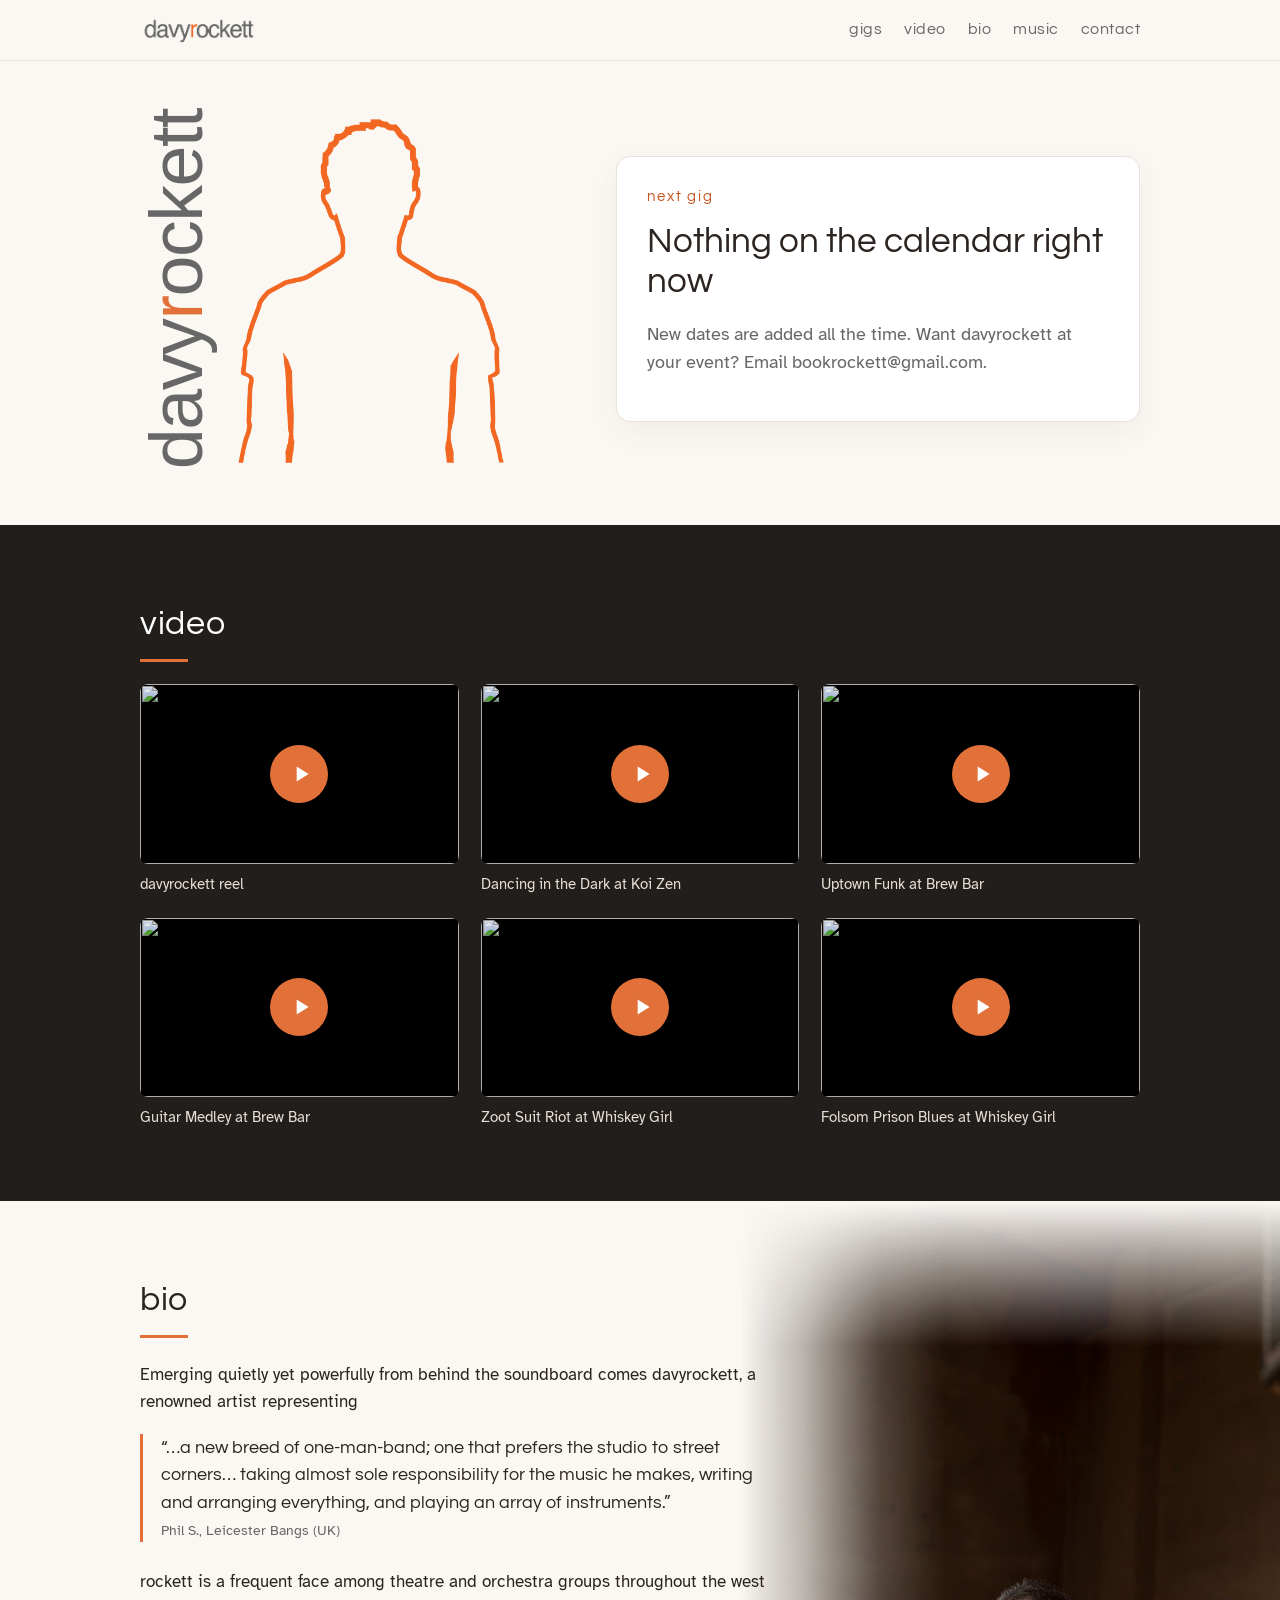
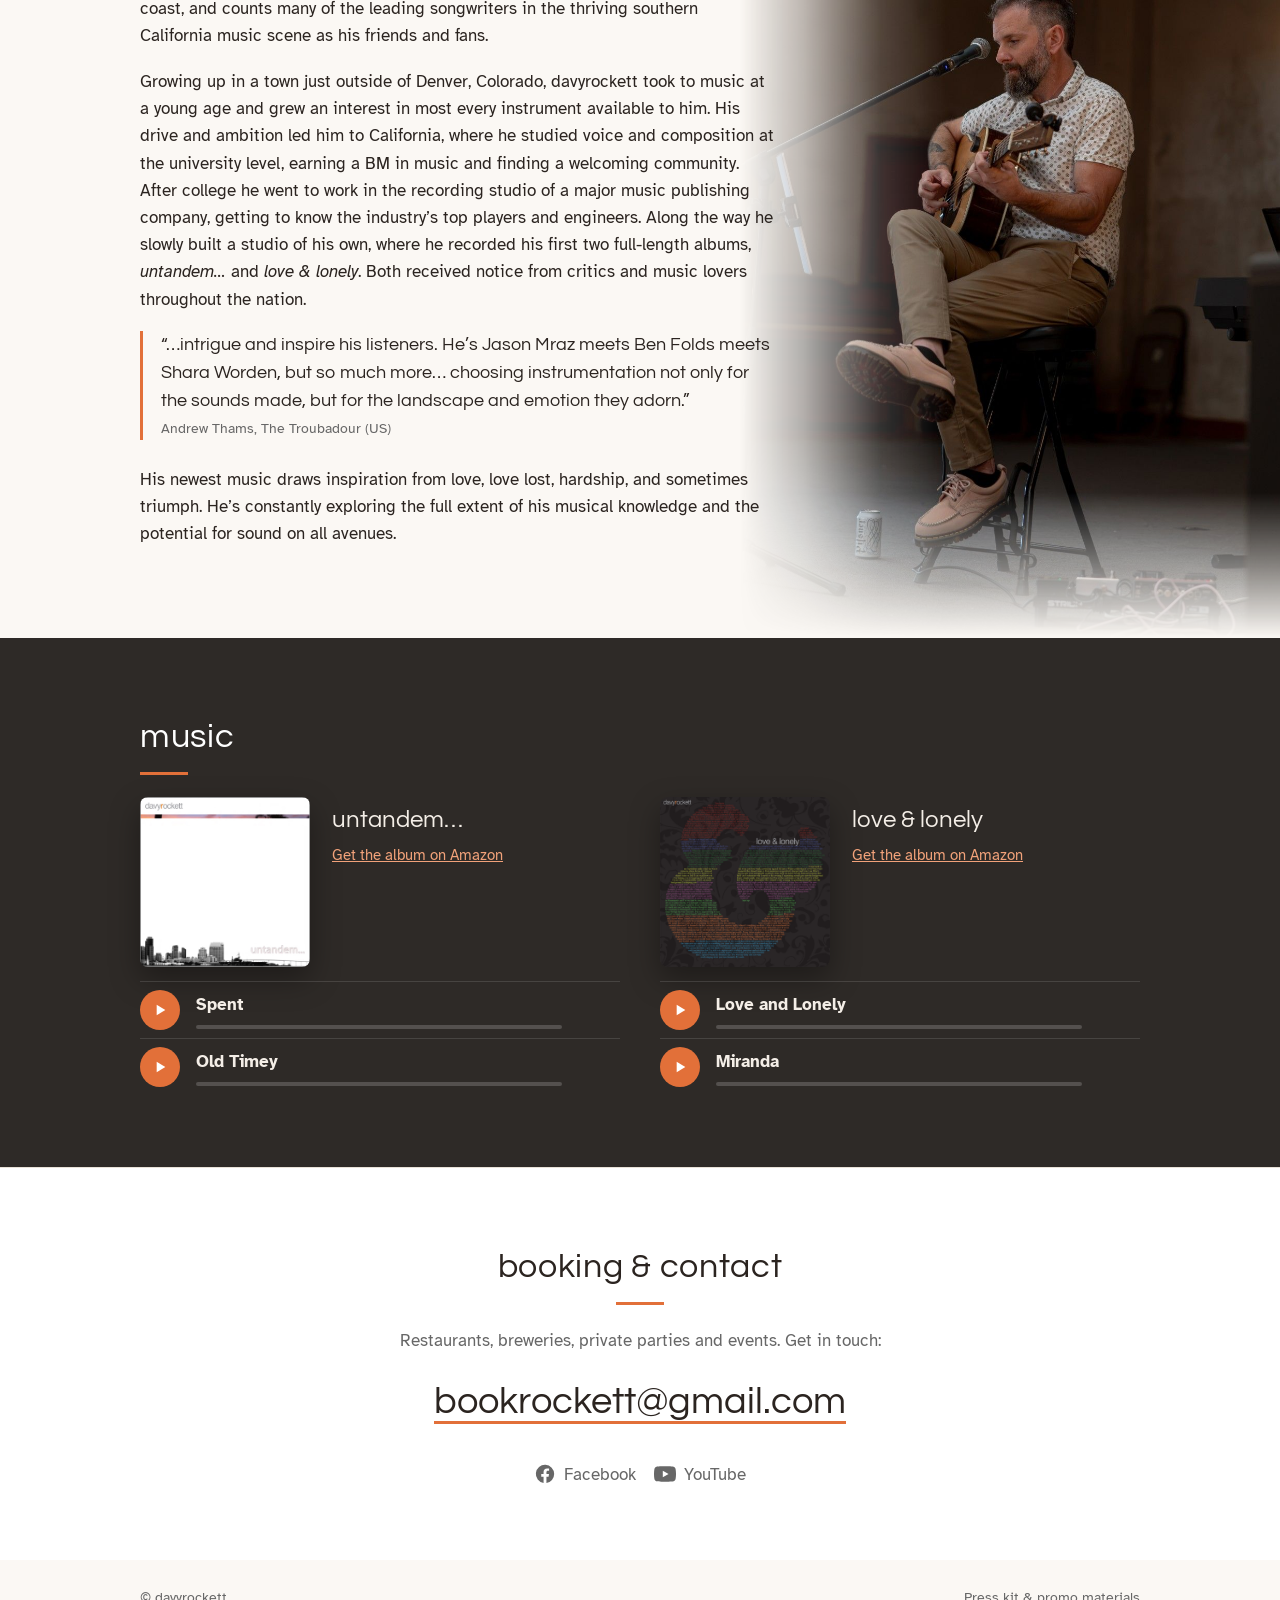
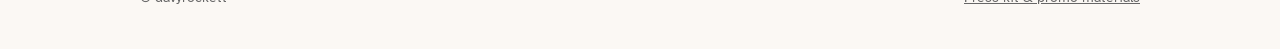
==== index.html @ 7950f245 "Reorder the page: videos, bio, then music (menu links match) Co-Authored-By: Claude Opus 5.5 <norepl" ====
<!doctype html>
<html lang="en">
<head>
  <meta charset="utf-8">
  <meta name="viewport" content="width=device-width, initial-scale=1">
  <title>davyrockett · live music in San Diego</title>
  <meta name="description" content="davyrockett: singer, songwriter and one-man band. Upcoming gigs, music, videos and booking.">
  <meta property="og:title" content="davyrockett">
  <meta property="og:description" content="Upcoming gigs, music, videos and booking.">
  <meta property="og:image" content="images/live.jpg">
  <link rel="icon" href="images/figure.png">
  <link rel="preconnect" href="https://fonts.googleapis.com">
  <link rel="preconnect" href="https://fonts.gstatic.com" crossorigin>
  <link href="https://fonts.googleapis.com/css2?family=Atkinson+Hyperlegible:wght@400;700&family=Questrial&display=swap" rel="stylesheet">
  <link rel="stylesheet" href="styles.css">
</head>
<body>

<header class="site-header">
  <div class="wrap">
    <a class="brand" href="#top" aria-label="davyrockett home"><img src="images/logo.png" alt="davyrockett" width="522" height="115"></a>
    <nav>
      <a href="#gigs">gigs</a>
      <a href="#video">video</a>
      <a href="#bio">bio</a>
      <a href="#music">music</a>
      <a href="#contact">contact</a>
    </nav>
  </div>
</header>

<main id="top">

  <section class="hero">
    <div class="wrap">
      <div class="hero-art" aria-hidden="true">
        <p class="vertical-logo">davy<span>r</span>ockett</p>
        <img src="images/figure.png" alt="" width="516" height="612">
      </div>
      <div class="next-gig" id="next-gig" aria-live="polite">
        <div class="eyebrow">next gig</div>
        <div class="when">&nbsp;</div>
      </div>
    </div>
  </section>

  <section id="gigs" class="gigs" hidden>
    <div class="wrap">
      <div class="gigs-head">
        <h2>upcoming gigs</h2>
        <div class="view-switch" role="group" aria-label="Show gigs as">
          <button type="button" data-view="list" aria-pressed="true">List</button>
          <button type="button" data-view="calendar" aria-pressed="false">Calendar</button>
        </div>
      </div>

      <ul class="gig-list" id="upcoming"></ul>

      <div class="cal" id="cal" hidden>
        <div class="cal-head">
          <button type="button" class="cal-nav" id="cal-prev" aria-label="Previous month">‹</button>
          <div class="cal-title" id="cal-title"></div>
          <button type="button" class="cal-nav" id="cal-next" aria-label="Next month">›</button>
        </div>
        <div class="cal-grid" id="cal-grid"></div>
        <ul class="gig-list cal-detail" id="cal-detail" aria-live="polite"></ul>
      </div>

      <p class="subscribe">
        Never miss a show: add these gigs to
        <a id="sub-google" href="#">Google Calendar</a> or
        <a id="sub-ical" href="#">Apple / other calendars</a>.
      </p>
    </div>
  </section>

  <section id="video" class="video">
    <div class="wrap">
      <h2>video</h2>
      <div class="videos">
        <figure class="vid" data-id="9X2zRvnam9s"><figcaption>davyrockett reel</figcaption></figure>
        <figure class="vid" data-id="jb20GdQDYV0"><figcaption>Dancing in the Dark at Koi Zen</figcaption></figure>
        <figure class="vid" data-id="XCoCTi0VZfg"><figcaption>Uptown Funk at Brew Bar</figcaption></figure>
        <figure class="vid" data-id="2eL2wYj4M9w"><figcaption>Guitar Medley at Brew Bar</figcaption></figure>
        <figure class="vid" data-id="hyH4ro0EBAk"><figcaption>Zoot Suit Riot at Whiskey Girl</figcaption></figure>
        <figure class="vid" data-id="n_TUrSrVx_A"><figcaption>Folsom Prison Blues at Whiskey Girl</figcaption></figure>
      </div>
    </div>
  </section>

  <section id="bio" class="bio">
    <div class="wrap">
      <div>
        <h2>bio</h2>
        <p>Emerging quietly yet powerfully from behind the soundboard comes davyrockett, a renowned artist representing</p>
        <blockquote>
          “…a new breed of one-man-band; one that prefers the studio to street corners… taking almost sole responsibility for the music he makes, writing and arranging everything, and playing an array of instruments.”
          <cite>Phil S., Leicester Bangs (UK)</cite>
        </blockquote>
        <p>rockett is a frequent face among theatre and orchestra groups throughout the west coast, and counts many of the leading songwriters in the thriving southern California music scene as his friends and fans.</p>
        <p>Growing up in a town just outside of Denver, Colorado, davyrockett took to music at a young age and grew an interest in most every instrument available to him. His drive and ambition led him to California, where he studied voice and composition at the university level, earning a BM in music and finding a welcoming community. After college he went to work in the recording studio of a major music publishing company, getting to know the industry’s top players and engineers. Along the way he slowly built a studio of his own, where he recorded his first two full-length albums, <em>untandem…</em> and <em>love &amp; lonely</em>. Both received notice from critics and music lovers throughout the nation.</p>
        <blockquote>
          “…intrigue and inspire his listeners. He’s Jason Mraz meets Ben Folds meets Shara Worden, but so much more… choosing instrumentation not only for the sounds made, but for the landscape and emotion they adorn.”
          <cite>Andrew Thams, The Troubadour (US)</cite>
        </blockquote>
        <p>His newest music draws inspiration from love, love lost, hardship, and sometimes triumph. He’s constantly exploring the full extent of his musical knowledge and the potential for sound on all avenues.</p>
      </div>
      <img class="bio-photo" src="images/davy-stage.jpg" alt="davyrockett singing and playing acoustic guitar on a stool" width="1333" height="2000" loading="lazy">
    </div>
  </section>

  <section id="music" class="music">
    <div class="wrap">
      <h2>music</h2>
      <div class="albums">
        <div class="album">
          <a class="cover" href="https://www.amazon.com/untandem-Explicit-David-Ryan-Norgren/dp/B004Y8XMTA" target="_blank" rel="noopener">
            <img src="images/untandem.jpg" alt="untandem… album cover" width="800" height="800" loading="lazy">
          </a>
          <div>
          <h3>untandem…</h3>
          <a class="buy" href="https://www.amazon.com/untandem-Explicit-David-Ryan-Norgren/dp/B004Y8XMTA" target="_blank" rel="noopener">Get the album on Amazon</a>
          </div>
          <ul class="tracks">
            <li class="track" data-src="music/spent.m4a" data-name="Spent"></li>
            <li class="track" data-src="music/old-timey.m4a" data-name="Old Timey"></li>
          </ul>
        </div>
        <div class="album">
          <a class="cover" href="https://www.amazon.com/Love-Lonely-Explicit-David-Norgren/dp/B00BCJEXSI" target="_blank" rel="noopener">
            <img src="images/love-and-lonely.jpg" alt="love &amp; lonely album cover" width="800" height="800" loading="lazy">
          </a>
          <div>
          <h3>love &amp; lonely</h3>
          <a class="buy" href="https://www.amazon.com/Love-Lonely-Explicit-David-Norgren/dp/B00BCJEXSI" target="_blank" rel="noopener">Get the album on Amazon</a>
          </div>
          <ul class="tracks">
            <li class="track" data-src="music/love-and-lonely.m4a" data-name="Love and Lonely"></li>
            <li class="track" data-src="music/miranda.m4a" data-name="Miranda"></li>
          </ul>
        </div>
      </div>
    </div>
  </section>

  <section id="contact" class="contact">
    <div class="wrap">
      <h2>booking &amp; contact</h2>
      <p class="muted">Restaurants, breweries, private parties and events. Get in touch:</p>
      <a class="email" href="mailto:bookrockett@gmail.com">bookrockett@gmail.com</a>
      <div class="social">
        <a href="https://www.facebook.com/drnrockett/" target="_blank" rel="noopener">
          <svg viewBox="0 0 24 24" aria-hidden="true"><path d="M22 12a10 10 0 1 0-11.56 9.88v-6.99H7.9V12h2.54V9.8c0-2.5 1.49-3.89 3.78-3.89 1.09 0 2.24.2 2.24.2v2.46h-1.26c-1.24 0-1.63.77-1.63 1.56V12h2.78l-.44 2.89h-2.34v6.99A10 10 0 0 0 22 12z"/></svg>
          Facebook
        </a>
        <a href="https://www.youtube.com/channel/UCaC_6eV6p68mARrJ4yp2RQw" target="_blank" rel="noopener">
          <svg viewBox="0 0 24 24" aria-hidden="true"><path d="M23.5 6.2a3 3 0 0 0-2.1-2.1C19.5 3.6 12 3.6 12 3.6s-7.5 0-9.4.5A3 3 0 0 0 .5 6.2 31 31 0 0 0 0 12a31 31 0 0 0 .5 5.8 3 3 0 0 0 2.1 2.1c1.9.5 9.4.5 9.4.5s7.5 0 9.4-.5a3 3 0 0 0 2.1-2.1A31 31 0 0 0 24 12a31 31 0 0 0-.5-5.8zM9.6 15.6V8.4l6.3 3.6-6.3 3.6z"/></svg>
          YouTube
        </a>
      </div>
    </div>
  </section>

</main>

<footer>
  <div class="wrap">
    <span>© davyrockett</span>
    <a href="promo-materials/">Press kit &amp; promo materials</a>
  </div>
</footer>

<script src="site.js"></script>
<script src="suite.js" defer></script>
</body>
</html>
---- styles.css ----
:root {
  --bg: #FBF8F4;
  --card: #FFFFFF;
  --ink: #2B2420;
  --grey: #676767;
  --line: #E8E1D8;
  --orange: #E27039;      /* the "r" in the davyrockett logo */
  --orange-dark: #C4561F;
  --dark: #2E2A27;
  --head: "Questrial", "Helvetica Neue", Arial, sans-serif;
  --body: "Atkinson Hyperlegible", "Helvetica Neue", Arial, sans-serif;
  --wrap: 1040px;
}

* { box-sizing: border-box; }
html { scroll-behavior: smooth; scroll-padding-top: 72px; }
body {
  margin: 0;
  background: var(--bg);
  color: var(--ink);
  font: 17px/1.6 var(--body);
  -webkit-text-size-adjust: 100%;
}
img { max-width: 100%; height: auto; display: block; }
a { color: var(--orange-dark); }
h1, h2, h3 { font-family: var(--head); font-weight: 400; margin: 0; }
h2 {
  font-size: 2.1rem;
  letter-spacing: .02em;
  text-transform: lowercase;
  margin-bottom: 1.4rem;
}
h2::after {
  content: "";
  display: block;
  width: 48px;
  height: 3px;
  background: var(--orange);
  margin-top: .5rem;
}
.wrap { max-width: var(--wrap); margin: 0 auto; padding: 0 20px; }
section { padding: 72px 0; }
.muted { color: var(--grey); }

/* ---------- Header ---------- */
.site-header {
  position: sticky;
  top: 0;
  z-index: 10;
  background: rgba(251, 248, 244, .94);
  backdrop-filter: blur(8px);
  -webkit-backdrop-filter: blur(8px);
  border-bottom: 1px solid var(--line);
}
.site-header .wrap {
  display: flex;
  align-items: center;
  justify-content: space-between;
  gap: 16px;
  height: 60px;
}
.site-header .brand img { height: 26px; width: auto; }
.site-header nav { display: flex; gap: 22px; }
.site-header nav a {
  font-family: var(--head);
  color: var(--grey);
  text-decoration: none;
  font-size: 1rem;
  letter-spacing: .03em;
}
.site-header nav a:hover { color: var(--orange); }

/* ---------- Hero ---------- */
.hero { padding: 48px 0 56px; }
.hero .wrap {
  display: grid;
  grid-template-columns: minmax(0, 5fr) minmax(0, 6fr);
  gap: 40px;
  align-items: center;
}
.hero-art { display: flex; align-items: flex-end; gap: 4px; }
.hero-art .vertical-logo {
  writing-mode: vertical-rl;
  transform: rotate(180deg);
  font: 4.6rem/1 "Helvetica Neue", Arial, sans-serif;
  color: var(--grey);
  letter-spacing: -.02em;
  margin: 0;
}
.hero-art .vertical-logo span { color: var(--orange); }
.hero-art img { width: 70%; max-width: 300px; }

.next-gig {
  background: var(--card);
  border: 1px solid var(--line);
  border-radius: 14px;
  padding: 28px 30px;
  box-shadow: 0 10px 30px rgba(60, 40, 20, .06);
  min-height: 250px;
}
.eyebrow {
  font-family: var(--head);
  text-transform: lowercase;
  letter-spacing: .12em;
  color: var(--orange-dark);
  font-size: .95rem;
  display: flex;
  align-items: center;
  gap: 10px;
}
.tag {
  background: var(--orange);
  color: #fff;
  border-radius: 999px;
  padding: 1px 10px;
  font-size: .78rem;
  letter-spacing: .06em;
  font-family: var(--body);
  font-weight: 700;
  text-transform: uppercase;
}
.next-gig .when {
  font-family: var(--head);
  font-size: 2.2rem;
  line-height: 1.15;
  margin: 12px 0 6px;
}
.next-gig .what { font-size: 1.35rem; font-weight: 700; }
.next-gig .time { color: var(--grey); font-size: 1.1rem; }
.next-gig .where { margin-top: 4px; }
.next-gig .more {
  display: inline-block;
  margin-top: 18px;
  padding: 0 0 2px;
  background: none;
  border: 0;
  border-bottom: 2px solid var(--orange);
  font: 1rem var(--head);
  color: var(--ink);
  cursor: pointer;
}
.next-gig .more:hover { color: var(--orange-dark); }

/* ---------- Gigs ---------- */
.gigs { padding-top: 24px; }
.gigs-head {
  display: flex;
  justify-content: space-between;
  align-items: flex-start;
  gap: 0 16px;
  flex-wrap: wrap;
  margin-bottom: 12px;
}
.view-switch {
  display: inline-flex;
  border: 1px solid var(--line);
  border-radius: 999px;
  background: var(--card);
  padding: 3px;
}
.view-switch button {
  border: 0;
  background: none;
  border-radius: 999px;
  padding: 6px 16px;
  font: 700 .95rem var(--body);
  color: var(--grey);
  cursor: pointer;
}
.view-switch button[aria-pressed="true"] { background: var(--orange); color: #fff; }

.cal { max-width: 720px; }
.cal-head {
  display: flex;
  align-items: center;
  justify-content: space-between;
  margin-bottom: 10px;
}
.cal-title { font-family: var(--head); font-size: 1.4rem; }
.cal-nav {
  width: 40px; height: 40px;
  border-radius: 50%;
  border: 1px solid var(--line);
  background: var(--card);
  font-size: 1.4rem;
  line-height: 1;
  color: var(--ink);
  cursor: pointer;
}
.cal-nav:disabled { opacity: .3; cursor: default; }
.cal-grid {
  display: grid;
  grid-template-columns: repeat(7, minmax(0, 1fr));
  gap: 4px;
}
.cal-dow {
  text-align: center;
  font-size: .78rem;
  letter-spacing: .08em;
  text-transform: uppercase;
  color: var(--grey);
  padding: 4px 0;
}
.cal-day {
  min-height: 74px;
  border-radius: 8px;
  background: var(--card);
  border: 1px solid var(--line);
  padding: 5px 6px;
  text-align: left;
  font: inherit;
  color: inherit;
  display: flex;
  flex-direction: column;
  gap: 2px;
  overflow: hidden;
}
.cal-day.blank { background: none; border-color: transparent; }
.cal-day.past { color: #B5ADA4; background: none; }
.cal-day .num { font-size: .9rem; }
.cal-day.is-today .num { color: var(--orange-dark); font-weight: 700; }
.cal-day.has-gig {
  cursor: pointer;
  background: #FCE9DF;
  border-color: #F2C3AA;
}
.cal-day.has-gig .num { font-weight: 700; }
.cal-day .venue {
  font-size: .75rem;
  line-height: 1.2;
  color: var(--orange-dark);
  display: -webkit-box;
  -webkit-line-clamp: 3;
  -webkit-box-orient: vertical;
  overflow: hidden;
}
.cal-day.selected { background: var(--orange); border-color: var(--orange); color: #fff; }
.cal-day.selected .venue, .cal-day.selected .num { color: #fff; }
.cal-detail { margin-top: 16px; min-height: 92px; }
.cal-hint { list-style: none; color: var(--grey); padding: 14px 0; }
.gig-list { list-style: none; margin: 0; padding: 0; }
.gig {
  display: grid;
  grid-template-columns: 74px 1fr;
  gap: 18px;
  align-items: center;
  padding: 14px 0;
  border-bottom: 1px solid var(--line);
}
.gig:first-child { border-top: 1px solid var(--line); }
.date-block {
  text-align: center;
  background: var(--card);
  border: 1px solid var(--line);
  border-radius: 10px;
  padding: 6px 0 8px;
  line-height: 1.1;
}
.date-block .mon {
  font-size: .78rem;
  letter-spacing: .12em;
  text-transform: uppercase;
  color: var(--orange-dark);
  font-weight: 700;
}
.date-block .day { font-family: var(--head); font-size: 1.9rem; }
.date-block .dow { font-size: .78rem; color: var(--grey); }
.gig .title { font-weight: 700; font-size: 1.1rem; }
.gig .details { color: var(--grey); }
.gig.today .date-block { background: var(--orange); border-color: var(--orange); }
.gig.today .date-block * { color: #fff; }
.empty {
  background: var(--card);
  border: 1px dashed var(--line);
  border-radius: 12px;
  padding: 22px;
  color: var(--grey);
}
.subscribe { margin-top: 22px; font-size: .95rem; color: var(--grey); }

/* ---------- Music ---------- */
.music { background: var(--dark); color: #F4EEE7; }
.music h2 { color: #fff; }
.albums {
  display: grid;
  grid-template-columns: 1fr 1fr;
  gap: 40px;
}
.album {
  display: grid;
  grid-template-columns: 170px 1fr;
  gap: 0 22px;
  align-items: start;
}
.album .tracks { grid-column: 1 / -1; }
.album .cover {
  display: block;
  border-radius: 8px;
  overflow: hidden;
  box-shadow: 0 12px 30px rgba(0, 0, 0, .35);
}
.album .cover img { width: 100%; aspect-ratio: 1; object-fit: cover; }
.album h3 { font-size: 1.5rem; margin: 4px 0 2px; }
.album .buy { color: #F2A27A; font-size: .95rem; }
.tracks { list-style: none; padding: 0; margin: 14px 0 0; }
.track {
  display: grid;
  grid-template-columns: 44px 1fr auto;
  align-items: center;
  gap: 12px;
  padding: 8px 0;
  border-top: 1px solid rgba(255, 255, 255, .12);
}
.track button.play {
  width: 40px; height: 40px;
  border-radius: 50%;
  border: 0;
  background: var(--orange);
  color: #fff;
  cursor: pointer;
  display: grid;
  place-items: center;
}
.track button.play svg { width: 16px; height: 16px; fill: currentColor; }
.track .name { font-weight: 700; }
.track .bar {
  height: 4px;
  background: rgba(255, 255, 255, .18);
  border-radius: 2px;
  margin-top: 6px;
  cursor: pointer;
  position: relative;
}
.track .bar span {
  position: absolute; inset: 0 auto 0 0;
  width: 0;
  background: var(--orange);
  border-radius: 2px;
}
.track .t { color: #BDB3A8; font-size: .9rem; font-variant-numeric: tabular-nums; min-width: 3.2em; text-align: right; }

/* ---------- Video ---------- */
.video {
  background: #221E1B;
  color: #fff;
}
.video h2 { color: #fff; }
.videos {
  display: grid;
  grid-template-columns: repeat(3, 1fr);
  gap: 22px;
}
.vid { margin: 0; }
.vid .frame {
  position: relative;
  aspect-ratio: 16 / 9;
  border-radius: 8px;
  overflow: hidden;
  background: #000;
}
.vid button {
  all: unset;
  cursor: pointer;
  position: absolute; inset: 0;
}
.vid button img { width: 100%; height: 100%; object-fit: cover; opacity: .9; }
.vid button::after {
  content: "";
  position: absolute;
  left: 50%; top: 50%;
  width: 58px; height: 58px;
  margin: -29px 0 0 -29px;
  border-radius: 50%;
  background: var(--orange) url("data:image/svg+xml,%3Csvg xmlns='http://www.w3.org/2000/svg' viewBox='0 0 24 24' fill='white'%3E%3Cpath d='M8 5v14l11-7z'/%3E%3C/svg%3E") 55% 50% / 26px no-repeat;
  box-shadow: 0 4px 14px rgba(0, 0, 0, .4);
}
.vid button:focus-visible { outline: 3px solid var(--orange); }
.vid iframe { position: absolute; inset: 0; width: 100%; height: 100%; border: 0; }
.vid figcaption { margin-top: 8px; font-size: .95rem; color: #E6DED5; }

/* ---------- Bio ---------- */
.bio .wrap {
  display: grid;
  grid-template-columns: minmax(0, 2fr) minmax(0, 1fr);
  gap: 48px;
  align-items: start;
}
.bio p { margin: 0 0 1.1em; }
.bio blockquote {
  margin: 0 0 1.4em;
  padding-left: 18px;
  border-left: 3px solid var(--orange);
  font-family: var(--head);
  font-size: 1.15rem;
  line-height: 1.5;
}
.bio blockquote cite { display: block; font-family: var(--body); font-style: normal; color: var(--grey); font-size: .9rem; margin-top: 4px; }
/* Desktop: the photo fills the right side of the section and fades into the page on its left, top and bottom */
.bio { position: relative; overflow: hidden; }
.bio .wrap > div { position: relative; z-index: 1; }
.bio-photo {
  position: absolute;
  top: 0;
  right: 0;
  width: calc(50% - 100px);  /* starts about where the bio text column ends */
  height: 100%;
  max-width: none;
  object-fit: cover;
  object-position: 40% 62%;
  pointer-events: none;
  -webkit-mask-image: linear-gradient(to right, transparent, rgba(0, 0, 0, .3) 12%, rgba(0, 0, 0, .8) 26%, #000 38%), linear-gradient(to bottom, transparent, #000 14%, #000 86%, transparent);
  -webkit-mask-composite: source-in;
  mask-image: linear-gradient(to right, transparent, rgba(0, 0, 0, .3) 12%, rgba(0, 0, 0, .8) 26%, #000 38%), linear-gradient(to bottom, transparent, #000 14%, #000 86%, transparent);
  mask-composite: intersect;
}

/* ---------- Contact ---------- */
.contact { background: var(--card); border-top: 1px solid var(--line); text-align: center; }
.contact h2::after { margin-left: auto; margin-right: auto; }
.contact .email {
  font-family: var(--head);
  font-size: clamp(1.4rem, 5vw, 2.4rem);
  color: var(--ink);
  text-decoration: none;
  border-bottom: 3px solid var(--orange);
}
.social { display: flex; justify-content: center; gap: 18px; margin-top: 28px; }
.social a {
  display: inline-flex;
  align-items: center;
  gap: 8px;
  color: var(--grey);
  text-decoration: none;
}
.social svg { width: 22px; height: 22px; fill: currentColor; }
.social a:hover { color: var(--orange); }

footer { padding: 26px 0 40px; color: var(--grey); font-size: .9rem; }
footer .wrap { display: flex; justify-content: space-between; gap: 12px; flex-wrap: wrap; }
footer a { color: var(--grey); }

/* ---------- Press kit page ---------- */
.press section { padding: 40px 0; border-bottom: 1px solid var(--line); }
.press .item { display: grid; grid-template-columns: 1fr 2fr; gap: 32px; align-items: center; }
.press .item img { max-height: 360px; margin: 0 auto; }
.press .item.wide img { max-height: none; border-radius: 8px; }
.press .download {
  display: inline-block;
  margin-top: 10px;
  padding: 8px 16px;
  border-radius: 999px;
  background: var(--orange);
  color: #fff;
  text-decoration: none;
  font-weight: 700;
}

/* ---------- Phone ---------- */
@media (max-width: 760px) {
  body { font-size: 16px; }
  section { padding: 52px 0; }
  .site-header .wrap { height: auto; padding-top: 10px; padding-bottom: 8px; flex-direction: column; gap: 6px; }
  .site-header .brand img { height: 22px; }
  .site-header nav { gap: 16px; }
  html { scroll-padding-top: 90px; }
  .hero { padding-top: 28px; }
  .hero .wrap { grid-template-columns: 1fr; gap: 24px; }
  .hero-art { justify-content: center; }
  .hero-art .vertical-logo { font-size: 3rem; }
  .hero-art img { width: 52%; }
  .next-gig { padding: 22px; min-height: 0; }
  .next-gig .when { font-size: 1.7rem; }
  .albums, .videos, .bio .wrap, .press .item { grid-template-columns: 1fr; }
  .videos { gap: 26px; }
  /* Phone: full-width photo at the top of the bio, fading into the page below it */
  .bio-photo {
    position: static;
    order: -1;
    width: calc(100% + 40px);
    height: auto;
    aspect-ratio: 4 / 5;
    margin: -52px -20px -8px;
    object-position: 55% 78%;
    -webkit-mask-image: linear-gradient(to bottom, #000 72%, transparent);
    mask-image: linear-gradient(to bottom, #000 72%, transparent);
  }
  .album { grid-template-columns: 120px 1fr; }
  .cal-day { min-height: 48px; align-items: center; justify-content: center; padding: 4px 0; }
  .cal-day .venue { display: none; }
  .cal-day.has-gig::after { content: ""; width: 6px; height: 6px; border-radius: 50%; background: var(--orange); }
  .cal-day.selected::after { background: #fff; }
  h2 { font-size: 1.8rem; }
}
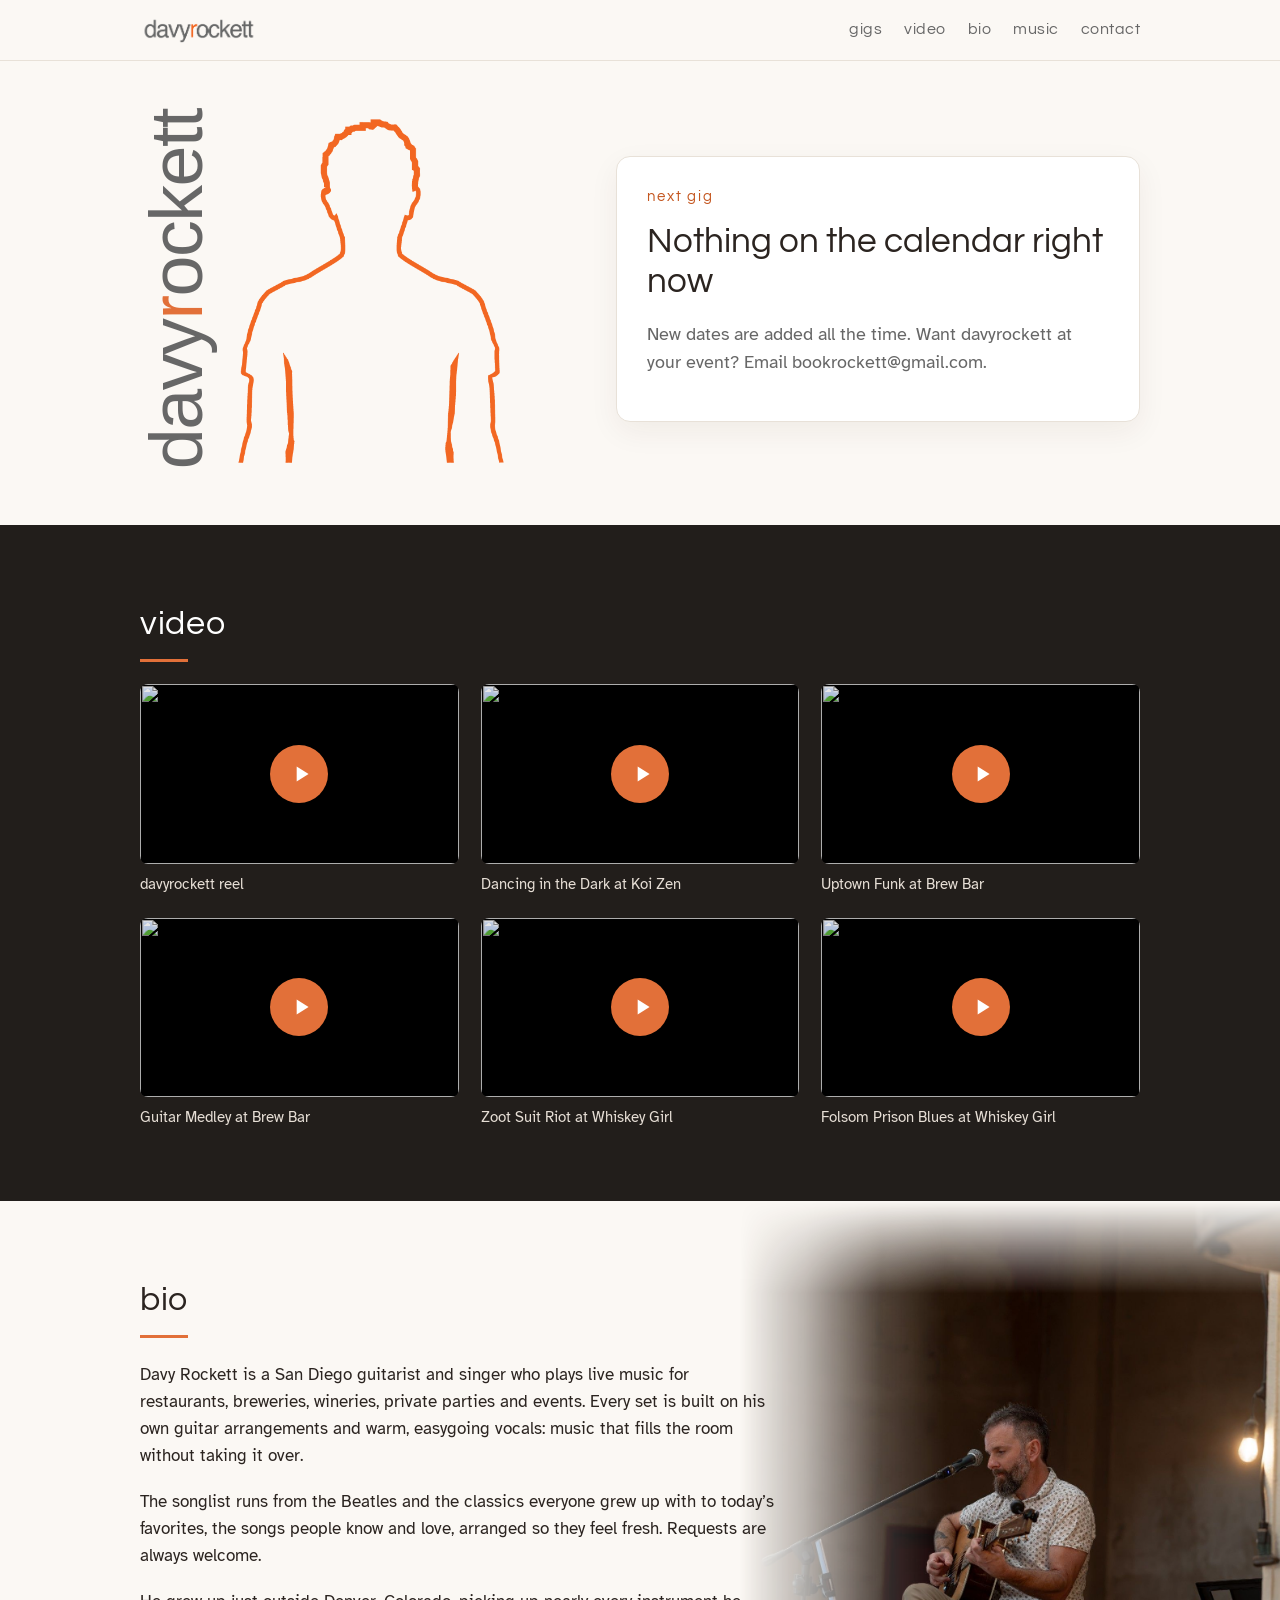
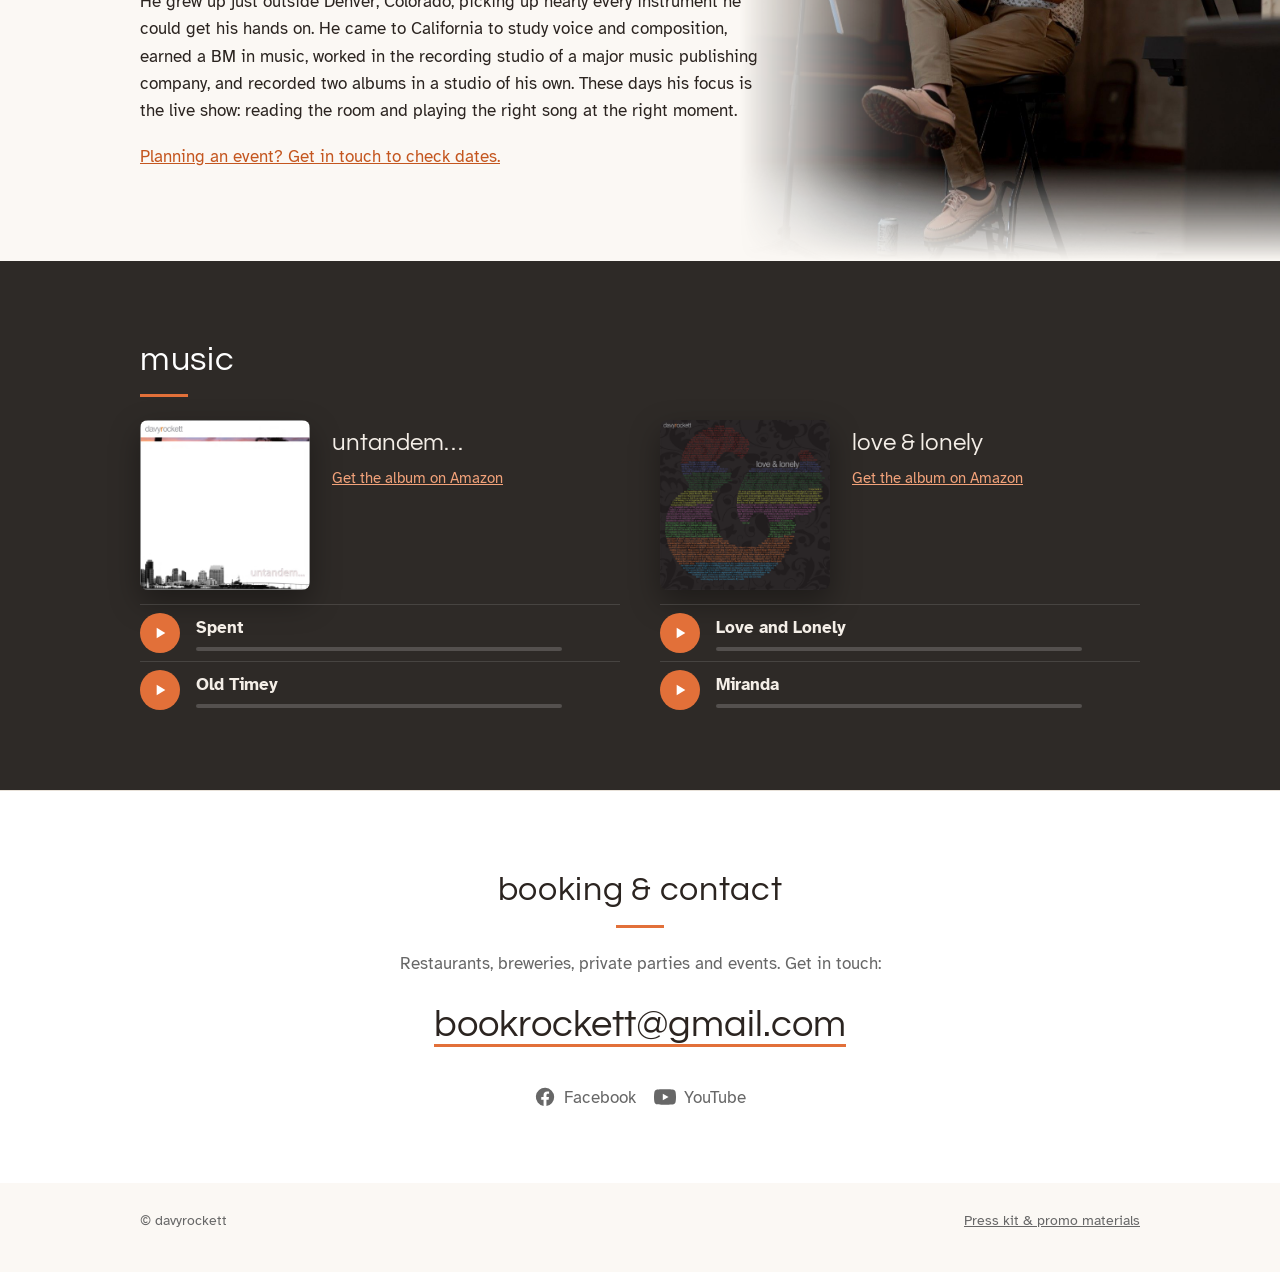
==== commit 97b3b4b5: "New booking-focused bio (Davy Rockett), and a matching search description Co-Authored-By: Claude Opu" ====
--- a/index.html
+++ b/index.html
@@ -4,7 +4,7 @@
   <meta charset="utf-8">
   <meta name="viewport" content="width=device-width, initial-scale=1">
   <title>davyrockett · live music in San Diego</title>
-  <meta name="description" content="davyrockett: singer, songwriter and one-man band. Upcoming gigs, music, videos and booking.">
+  <meta name="description" content="davyrockett: San Diego guitarist and singer for restaurants, breweries, wineries, private parties and events. Upcoming gigs, videos and booking.">
   <meta property="og:title" content="davyrockett">
   <meta property="og:description" content="Upcoming gigs, music, videos and booking.">
   <meta property="og:image" content="images/live.jpg">
@@ -92,18 +92,10 @@
     <div class="wrap">
       <div>
         <h2>bio</h2>
-        <p>Emerging quietly yet powerfully from behind the soundboard comes davyrockett, a renowned artist representing</p>
-        <blockquote>
-          “…a new breed of one-man-band; one that prefers the studio to street corners… taking almost sole responsibility for the music he makes, writing and arranging everything, and playing an array of instruments.”
-          <cite>Phil S., Leicester Bangs (UK)</cite>
-        </blockquote>
-        <p>rockett is a frequent face among theatre and orchestra groups throughout the west coast, and counts many of the leading songwriters in the thriving southern California music scene as his friends and fans.</p>
-        <p>Growing up in a town just outside of Denver, Colorado, davyrockett took to music at a young age and grew an interest in most every instrument available to him. His drive and ambition led him to California, where he studied voice and composition at the university level, earning a BM in music and finding a welcoming community. After college he went to work in the recording studio of a major music publishing company, getting to know the industry’s top players and engineers. Along the way he slowly built a studio of his own, where he recorded his first two full-length albums, <em>untandem…</em> and <em>love &amp; lonely</em>. Both received notice from critics and music lovers throughout the nation.</p>
-        <blockquote>
-          “…intrigue and inspire his listeners. He’s Jason Mraz meets Ben Folds meets Shara Worden, but so much more… choosing instrumentation not only for the sounds made, but for the landscape and emotion they adorn.”
-          <cite>Andrew Thams, The Troubadour (US)</cite>
-        </blockquote>
-        <p>His newest music draws inspiration from love, love lost, hardship, and sometimes triumph. He’s constantly exploring the full extent of his musical knowledge and the potential for sound on all avenues.</p>
+        <p>Davy Rockett is a San Diego guitarist and singer who plays live music for restaurants, breweries, wineries, private parties and events. Every set is built on his own guitar arrangements and warm, easygoing vocals: music that fills the room without taking it over.</p>
+        <p>The songlist runs from the Beatles and the classics everyone grew up with to today’s favorites, the songs people know and love, arranged so they feel fresh. Requests are always welcome.</p>
+        <p>He grew up just outside Denver, Colorado, picking up nearly every instrument he could get his hands on. He came to California to study voice and composition, earned a BM in music, worked in the recording studio of a major music publishing company, and recorded two albums in a studio of his own. These days his focus is the live show: reading the room and playing the right song at the right moment.</p>
+        <p><a href="#contact">Planning an event? Get in touch to check dates.</a></p>
       </div>
       <img class="bio-photo" src="images/davy-stage.jpg" alt="davyrockett singing and playing acoustic guitar on a stool" width="1333" height="2000" loading="lazy">
     </div>
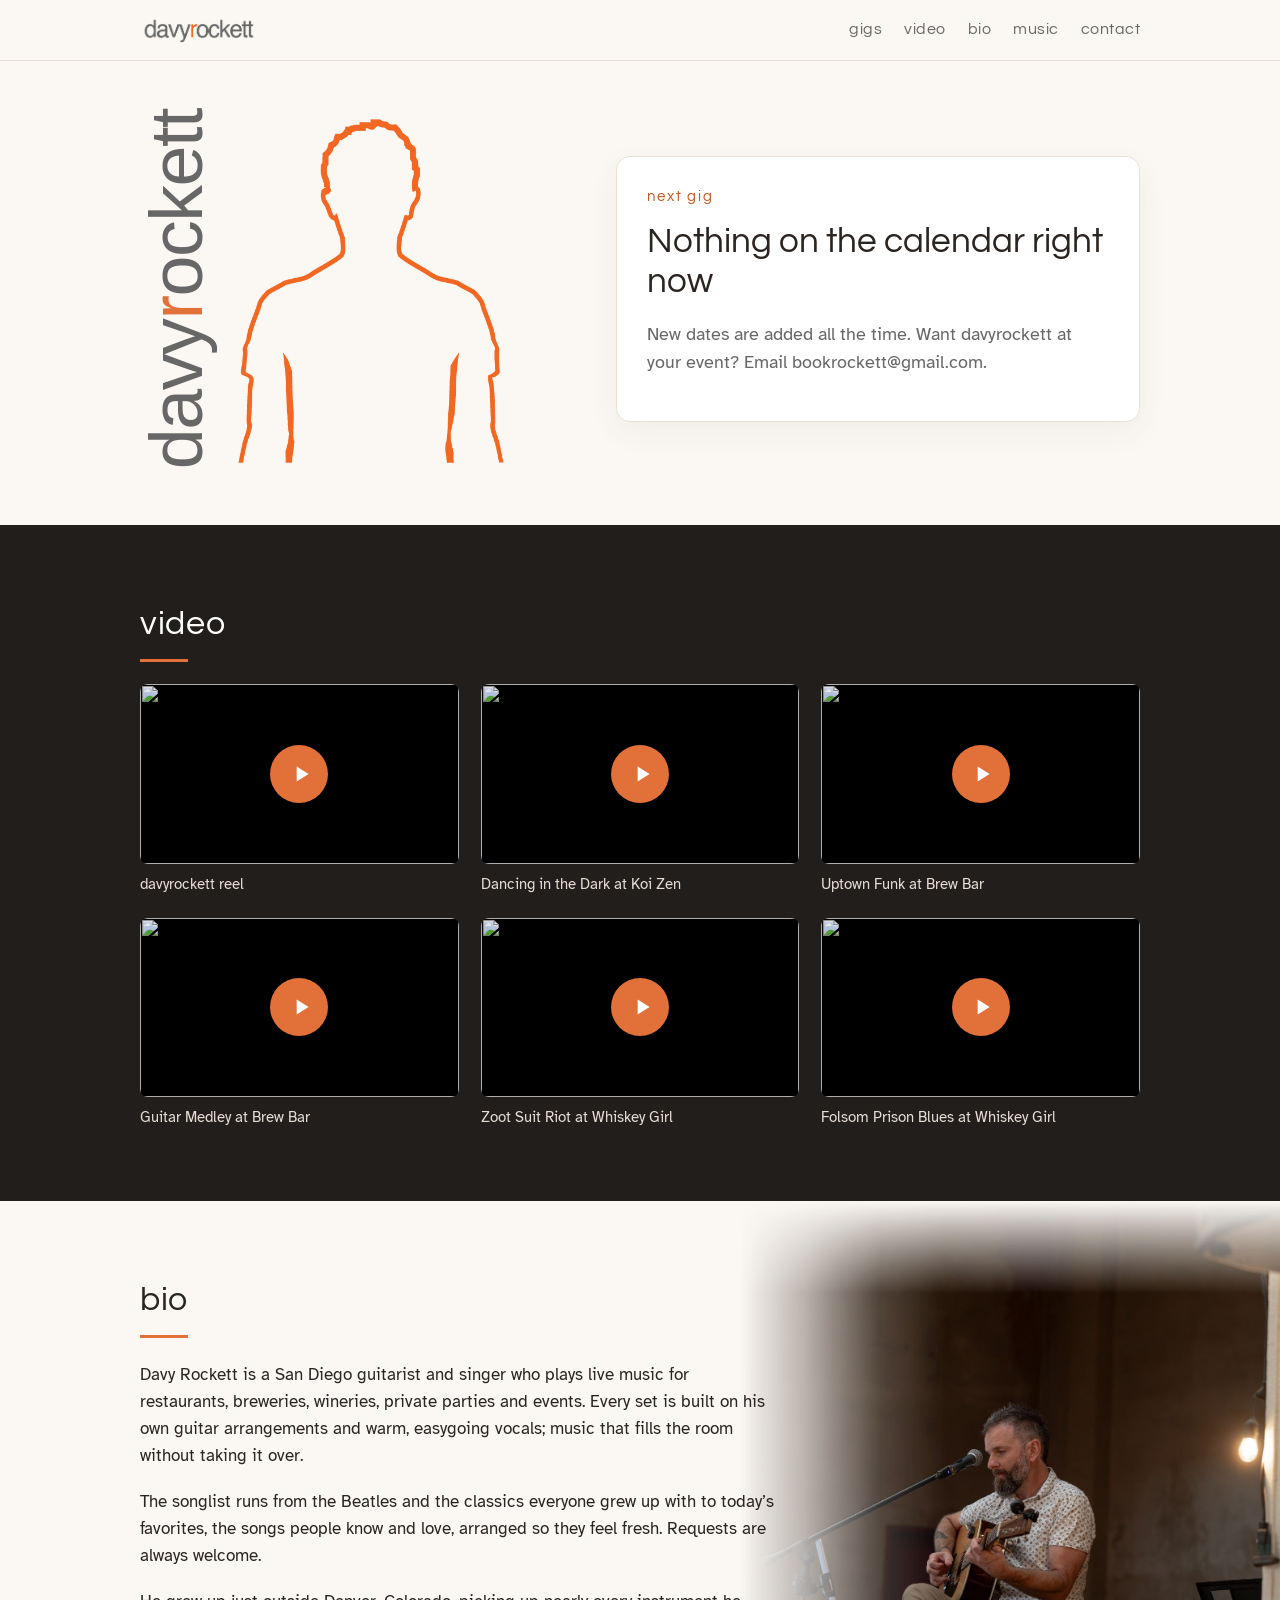
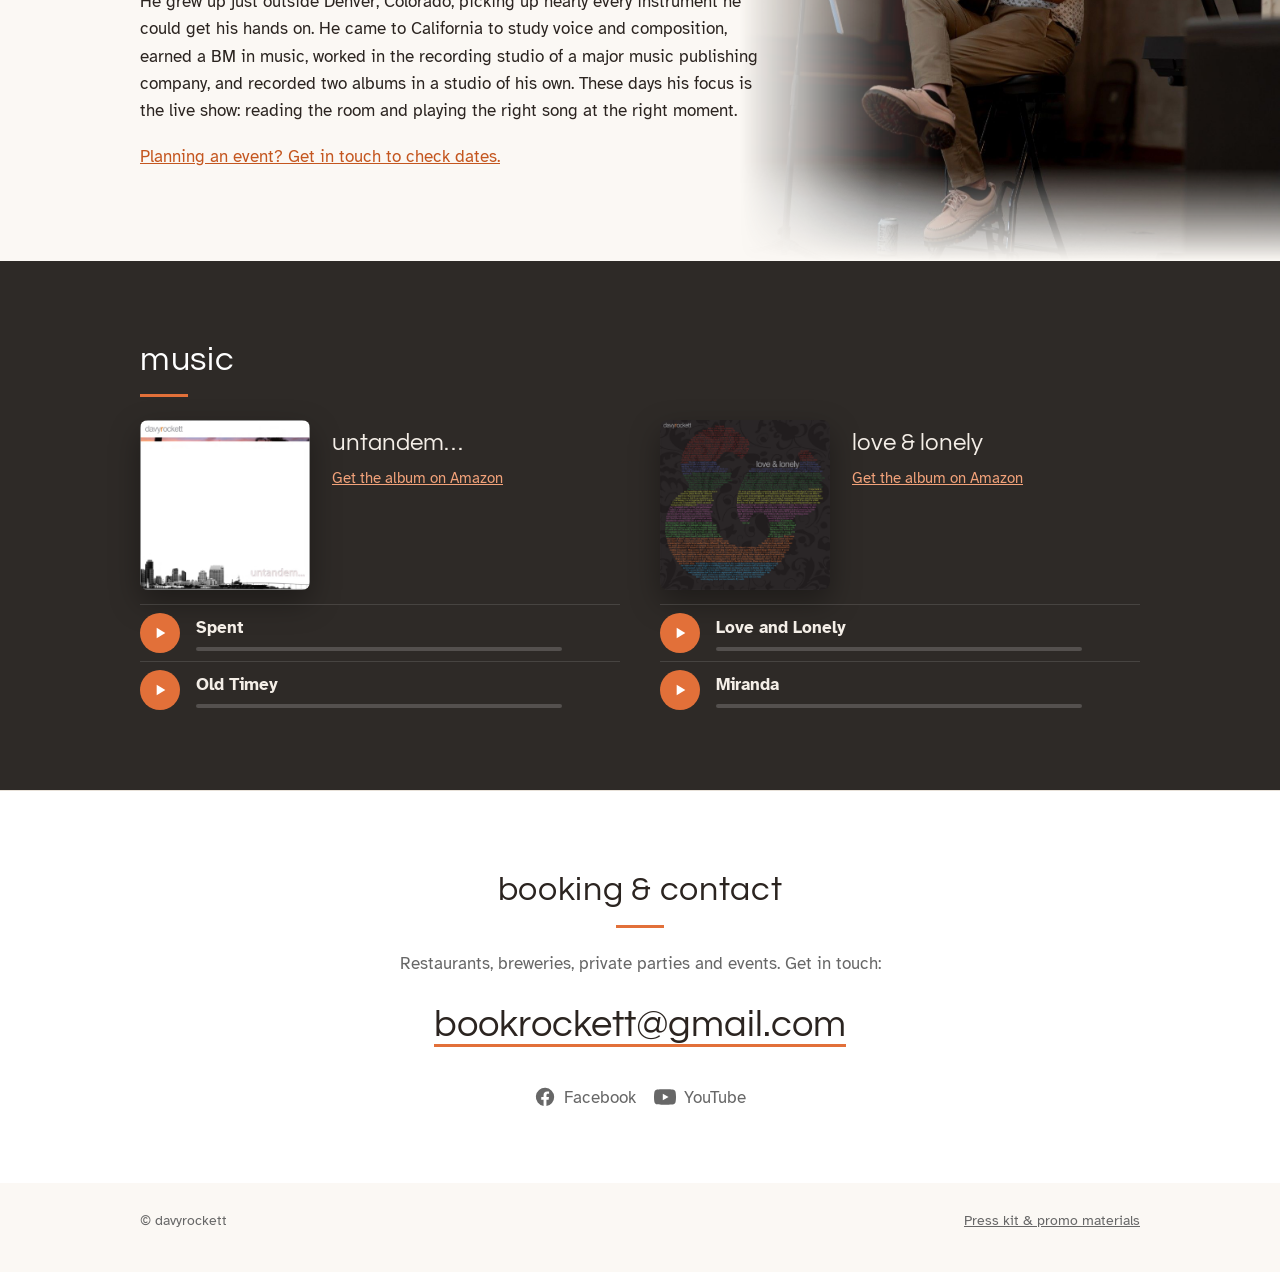
==== commit c66d9b4f: "Bio: semicolon after easygoing vocals Co-Authored-By: Claude Opus 5.5 <noreply@anthropic.com>" ====
--- a/index.html
+++ b/index.html
@@ -92,7 +92,7 @@
     <div class="wrap">
       <div>
         <h2>bio</h2>
-        <p>Davy Rockett is a San Diego guitarist and singer who plays live music for restaurants, breweries, wineries, private parties and events. Every set is built on his own guitar arrangements and warm, easygoing vocals: music that fills the room without taking it over.</p>
+        <p>Davy Rockett is a San Diego guitarist and singer who plays live music for restaurants, breweries, wineries, private parties and events. Every set is built on his own guitar arrangements and warm, easygoing vocals; music that fills the room without taking it over.</p>
         <p>The songlist runs from the Beatles and the classics everyone grew up with to today’s favorites, the songs people know and love, arranged so they feel fresh. Requests are always welcome.</p>
         <p>He grew up just outside Denver, Colorado, picking up nearly every instrument he could get his hands on. He came to California to study voice and composition, earned a BM in music, worked in the recording studio of a major music publishing company, and recorded two albums in a studio of his own. These days his focus is the live show: reading the room and playing the right song at the right moment.</p>
         <p><a href="#contact">Planning an event? Get in touch to check dates.</a></p>
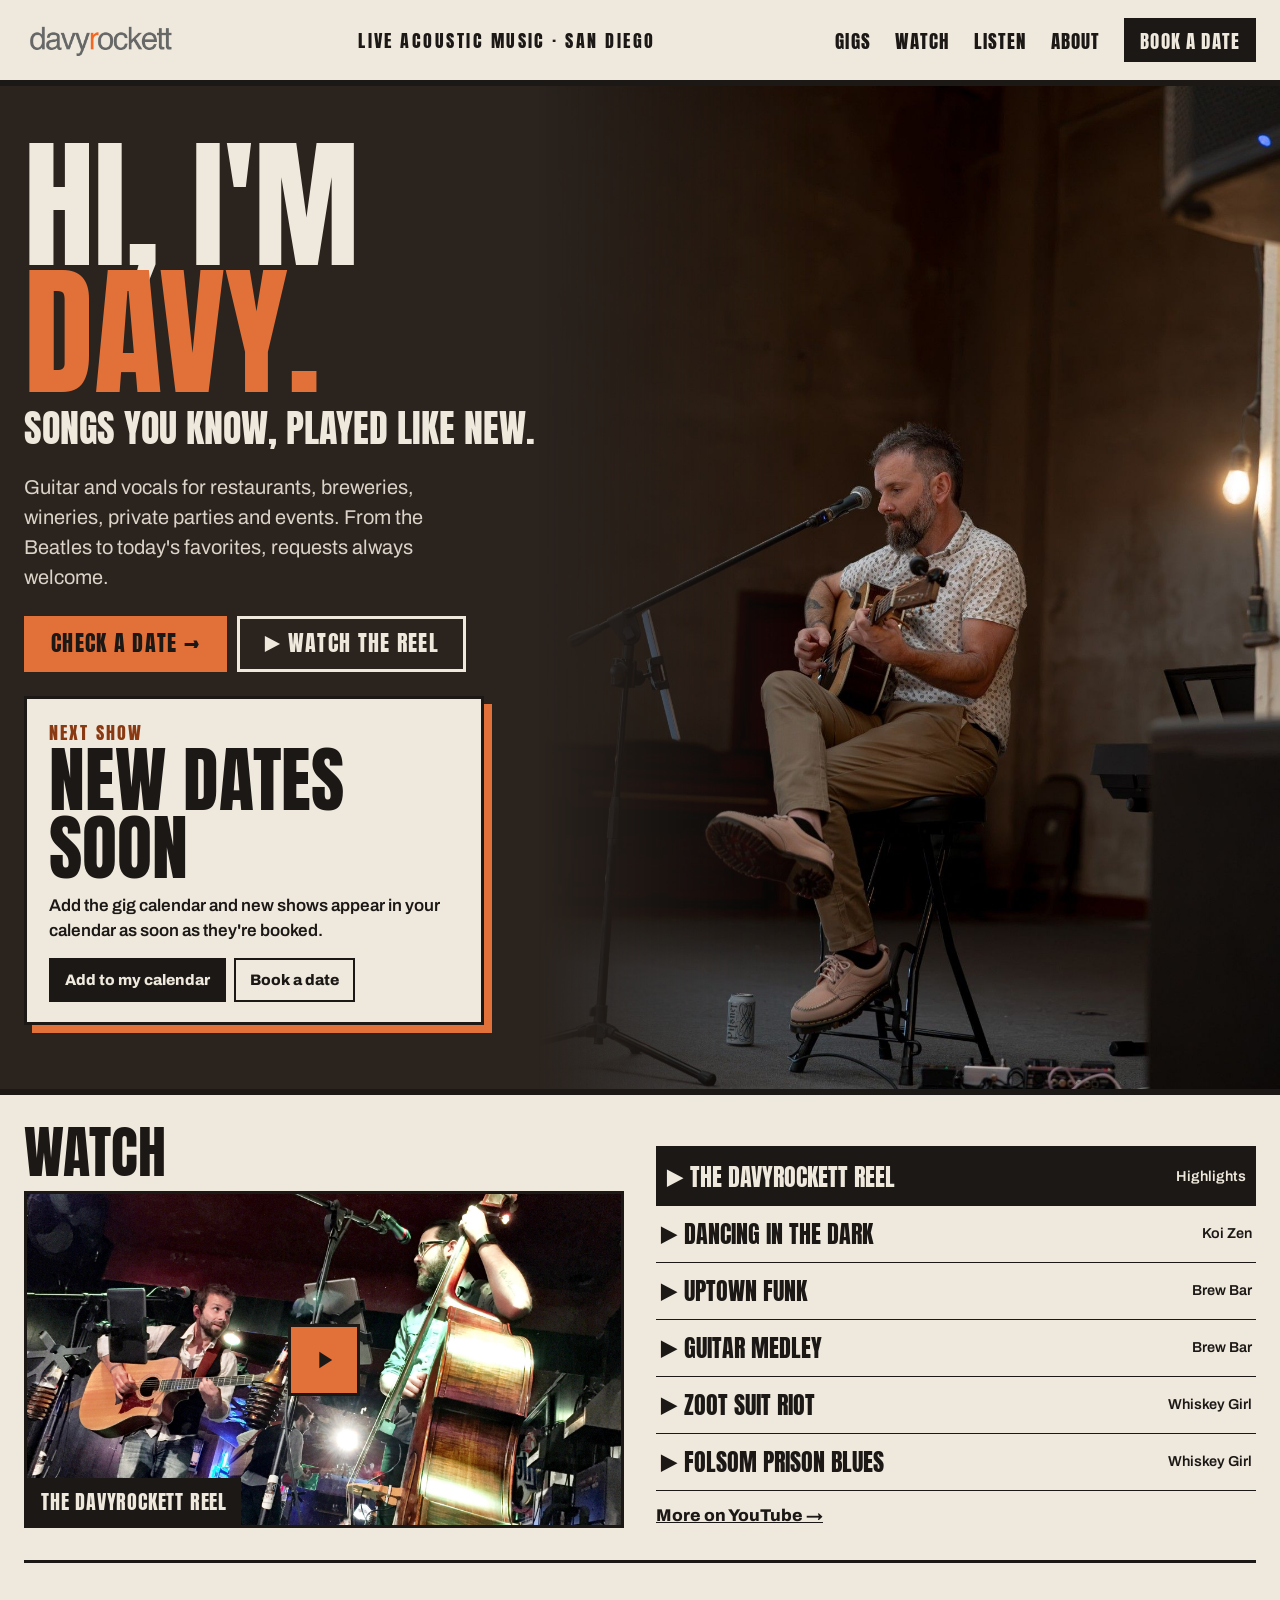
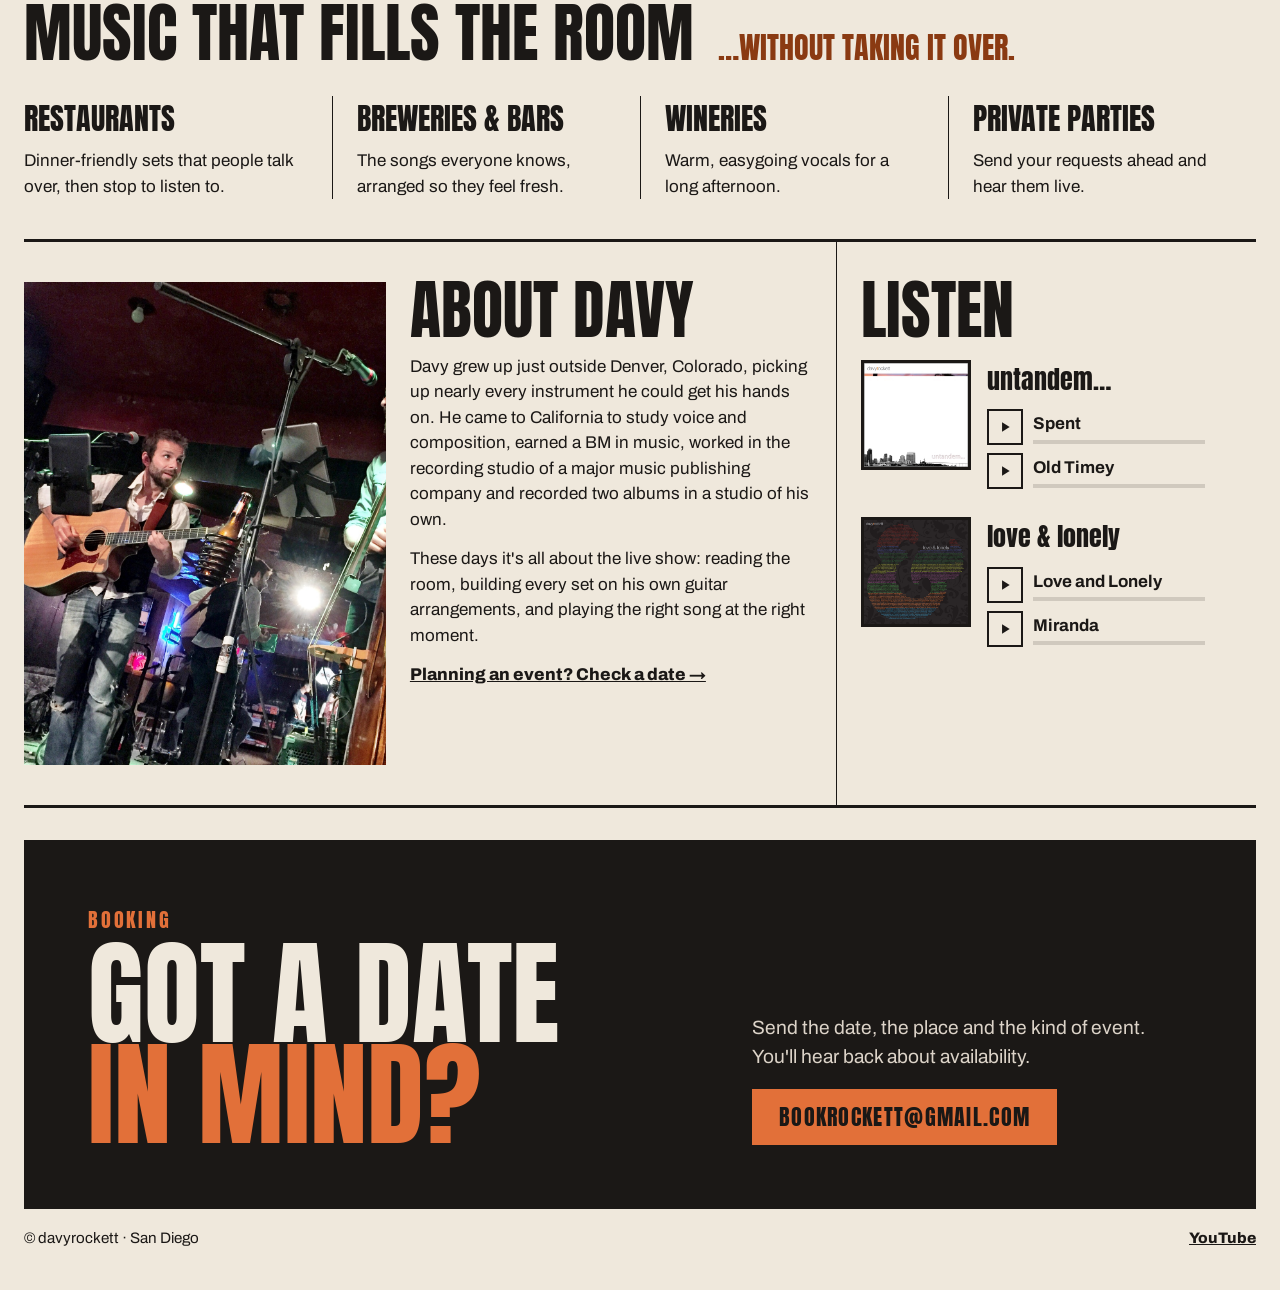
==== commit 29b72bda: "New site design: ruled poster with a dark stage band, "Hi, I'm Davy" Co-Authored-By: Claude Opus 5.5" ====
--- a/index.html
+++ b/index.html
@@ -4,50 +4,59 @@
   <meta charset="utf-8">
   <meta name="viewport" content="width=device-width, initial-scale=1">
   <title>davyrockett · live music in San Diego</title>
-  <meta name="description" content="davyrockett: San Diego guitarist and singer for restaurants, breweries, wineries, private parties and events. Upcoming gigs, videos and booking.">
+  <meta name="description" content="Davy Rockett: San Diego guitarist and singer for restaurants, breweries, wineries, private parties and events. Upcoming gigs, videos and booking.">
   <meta property="og:title" content="davyrockett">
-  <meta property="og:description" content="Upcoming gigs, music, videos and booking.">
-  <meta property="og:image" content="images/live.jpg">
+  <meta property="og:description" content="Songs you know, played like new. Upcoming gigs, music, videos and booking.">
+  <meta property="og:image" content="images/davy-stage.jpg">
   <link rel="icon" href="images/figure.png">
   <link rel="preconnect" href="https://fonts.googleapis.com">
   <link rel="preconnect" href="https://fonts.gstatic.com" crossorigin>
-  <link href="https://fonts.googleapis.com/css2?family=Atkinson+Hyperlegible:wght@400;700&family=Questrial&display=swap" rel="stylesheet">
+  <link href="https://fonts.googleapis.com/css2?family=Anton&family=Archivo:wght@400;600;800&display=swap" rel="stylesheet">
   <link rel="stylesheet" href="styles.css">
 </head>
 <body>
 
-<header class="site-header">
-  <div class="wrap">
+<div class="wrap">
+  <header class="masthead">
     <a class="brand" href="#top" aria-label="davyrockett home"><img src="images/logo.png" alt="davyrockett" width="522" height="115"></a>
-    <nav>
-      <a href="#gigs">gigs</a>
-      <a href="#video">video</a>
-      <a href="#bio">bio</a>
-      <a href="#music">music</a>
-      <a href="#contact">contact</a>
+    <span class="tagline">Live acoustic music · San Diego</span>
+    <nav aria-label="Main">
+      <a href="#gigs">Gigs</a>
+      <a href="#watch">Watch</a>
+      <a href="#listen">Listen</a>
+      <a href="#about">About</a>
+      <a class="nav-book" href="#book">Book a date</a>
     </nav>
-  </div>
-</header>
+  </header>
+</div>
 
 <main id="top">
 
-  <section class="hero">
-    <div class="wrap">
-      <div class="hero-art" aria-hidden="true">
-        <p class="vertical-logo">davy<span>r</span>ockett</p>
-        <img src="images/figure.png" alt="" width="516" height="612">
+  <!-- The dark stage band: the photo's own dark room is the background -->
+  <section class="band">
+    <div class="wrap band-inner">
+      <div class="band-head">
+        <h1>Hi, I'm <span>Davy.</span></h1>
+        <p class="sub">Songs you know, played like new.</p>
       </div>
-      <div class="next-gig" id="next-gig" aria-live="polite">
-        <div class="eyebrow">next gig</div>
-        <div class="when">&nbsp;</div>
+      <img class="band-photo" src="images/davy-stage.jpg" alt="Davy singing and playing acoustic guitar on a stool" width="1333" height="2000">
+      <p class="intro">Guitar and vocals for restaurants, breweries, wineries, private parties and events. From the Beatles to today's favorites, requests always welcome.</p>
+      <div class="cta">
+        <a class="btn btn-orange" href="#book">Check a date →</a>
+        <a class="btn btn-ghost" href="#watch" id="watch-reel">▶ Watch the reel</a>
+      </div>
+      <div class="next-card" id="next-gig" aria-live="polite">
+        <p class="nc-eyebrow">Next show</p>
+        <p class="nc-date">&nbsp;</p>
       </div>
     </div>
   </section>
 
-  <section id="gigs" class="gigs" hidden>
-    <div class="wrap">
+  <div class="wrap">
+
+    <section id="gigs" class="gigs" hidden>
       <div class="gigs-head">
-        <h2>upcoming gigs</h2>
+        <h2>Upcoming gigs</h2>
         <div class="view-switch" role="group" aria-label="Show gigs as">
           <button type="button" data-view="list" aria-pressed="true">List</button>
           <button type="button" data-view="calendar" aria-pressed="false">Calendar</button>
@@ -71,96 +80,98 @@
         <a id="sub-google" href="#">Google Calendar</a> or
         <a id="sub-ical" href="#">Apple / other calendars</a>.
       </p>
-    </div>
-  </section>
+    </section>
 
-  <section id="video" class="video">
-    <div class="wrap">
-      <h2>video</h2>
-      <div class="videos">
-        <figure class="vid" data-id="9X2zRvnam9s"><figcaption>davyrockett reel</figcaption></figure>
-        <figure class="vid" data-id="jb20GdQDYV0"><figcaption>Dancing in the Dark at Koi Zen</figcaption></figure>
-        <figure class="vid" data-id="XCoCTi0VZfg"><figcaption>Uptown Funk at Brew Bar</figcaption></figure>
-        <figure class="vid" data-id="2eL2wYj4M9w"><figcaption>Guitar Medley at Brew Bar</figcaption></figure>
-        <figure class="vid" data-id="hyH4ro0EBAk"><figcaption>Zoot Suit Riot at Whiskey Girl</figcaption></figure>
-        <figure class="vid" data-id="n_TUrSrVx_A"><figcaption>Folsom Prison Blues at Whiskey Girl</figcaption></figure>
+    <section id="watch" class="watch">
+      <div class="watch-main">
+        <h2>Watch</h2>
+        <div class="player" id="player">
+          <button type="button" class="poster" data-id="9X2zRvnam9s" aria-label="Play video: The davyrockett reel">
+            <img src="images/live.jpg" alt="" loading="lazy">
+            <span class="play-square" aria-hidden="true"><svg viewBox="0 0 24 24"><path d="M8 5v14l11-7z"/></svg></span>
+            <span class="player-label">The davyrockett reel</span>
+          </button>
+        </div>
       </div>
-    </div>
-  </section>
+      <div class="watch-list">
+        <ul class="playlist">
+          <li><button type="button" data-id="9X2zRvnam9s" aria-current="true"><span class="pl-title">▶ The davyrockett reel</span><span class="pl-where">Highlights</span></button></li>
+          <li><button type="button" data-id="jb20GdQDYV0"><span class="pl-title">▶ Dancing in the Dark</span><span class="pl-where">Koi Zen</span></button></li>
+          <li><button type="button" data-id="XCoCTi0VZfg"><span class="pl-title">▶ Uptown Funk</span><span class="pl-where">Brew Bar</span></button></li>
+          <li><button type="button" data-id="2eL2wYj4M9w"><span class="pl-title">▶ Guitar Medley</span><span class="pl-where">Brew Bar</span></button></li>
+          <li><button type="button" data-id="hyH4ro0EBAk"><span class="pl-title">▶ Zoot Suit Riot</span><span class="pl-where">Whiskey Girl</span></button></li>
+          <li><button type="button" data-id="n_TUrSrVx_A"><span class="pl-title">▶ Folsom Prison Blues</span><span class="pl-where">Whiskey Girl</span></button></li>
+        </ul>
+        <a class="more-link" href="https://www.youtube.com/channel/UCaC_6eV6p68mARrJ4yp2RQw" target="_blank" rel="noopener">More on YouTube →</a>
+      </div>
+    </section>
 
-  <section id="bio" class="bio">
-    <div class="wrap">
-      <div>
-        <h2>bio</h2>
-        <p>Davy Rockett is a San Diego guitarist and singer who plays live music for restaurants, breweries, wineries, private parties and events. Every set is built on his own guitar arrangements and warm, easygoing vocals; music that fills the room without taking it over.</p>
-        <p>The songlist runs from the Beatles and the classics everyone grew up with to today’s favorites, the songs people know and love, arranged so they feel fresh. Requests are always welcome.</p>
-        <p>He grew up just outside Denver, Colorado, picking up nearly every instrument he could get his hands on. He came to California to study voice and composition, earned a BM in music, worked in the recording studio of a major music publishing company, and recorded two albums in a studio of his own. These days his focus is the live show: reading the room and playing the right song at the right moment.</p>
-        <p><a href="#contact">Planning an event? Get in touch to check dates.</a></p>
+    <section class="room">
+      <div class="room-head">
+        <h2>Music that fills the room</h2>
+        <p>…without taking it over.</p>
       </div>
-      <img class="bio-photo" src="images/davy-stage.jpg" alt="davyrockett singing and playing acoustic guitar on a stool" width="1333" height="2000" loading="lazy">
-    </div>
-  </section>
+      <div class="room-grid">
+        <div><h3>Restaurants</h3><p>Dinner-friendly sets that people talk over, then stop to listen to.</p></div>
+        <div><h3>Breweries &amp; bars</h3><p>The songs everyone knows, arranged so they feel fresh.</p></div>
+        <div><h3>Wineries</h3><p>Warm, easygoing vocals for a long afternoon.</p></div>
+        <div><h3>Private parties</h3><p>Send your requests ahead and hear them live.</p></div>
+      </div>
+    </section>
 
-  <section id="music" class="music">
-    <div class="wrap">
-      <h2>music</h2>
-      <div class="albums">
+    <section class="about-listen">
+      <div id="about" class="about">
+        <img src="images/live.jpg" alt="Davy playing acoustic guitar on stage next to an upright bass player" width="2000" height="1500" loading="lazy">
+        <div>
+          <h2>About Davy</h2>
+          <p>Davy grew up just outside Denver, Colorado, picking up nearly every instrument he could get his hands on. He came to California to study voice and composition, earned a BM in music, worked in the recording studio of a major music publishing company and recorded two albums in a studio of his own.</p>
+          <p>These days it's all about the live show: reading the room, building every set on his own guitar arrangements, and playing the right song at the right moment.</p>
+          <a class="bold-link" href="#book">Planning an event? Check a date →</a>
+        </div>
+      </div>
+      <div id="listen" class="listen">
+        <h2>Listen</h2>
         <div class="album">
-          <a class="cover" href="https://www.amazon.com/untandem-Explicit-David-Ryan-Norgren/dp/B004Y8XMTA" target="_blank" rel="noopener">
-            <img src="images/untandem.jpg" alt="untandem… album cover" width="800" height="800" loading="lazy">
-          </a>
+          <img src="images/untandem.jpg" alt="untandem… album cover" width="800" height="800" loading="lazy">
           <div>
-          <h3>untandem…</h3>
-          <a class="buy" href="https://www.amazon.com/untandem-Explicit-David-Ryan-Norgren/dp/B004Y8XMTA" target="_blank" rel="noopener">Get the album on Amazon</a>
+            <h3>untandem…</h3>
+            <ul class="tracks">
+              <li class="track" data-src="music/spent.m4a" data-name="Spent"></li>
+              <li class="track" data-src="music/old-timey.m4a" data-name="Old Timey"></li>
+            </ul>
           </div>
-          <ul class="tracks">
-            <li class="track" data-src="music/spent.m4a" data-name="Spent"></li>
-            <li class="track" data-src="music/old-timey.m4a" data-name="Old Timey"></li>
-          </ul>
         </div>
         <div class="album">
-          <a class="cover" href="https://www.amazon.com/Love-Lonely-Explicit-David-Norgren/dp/B00BCJEXSI" target="_blank" rel="noopener">
-            <img src="images/love-and-lonely.jpg" alt="love &amp; lonely album cover" width="800" height="800" loading="lazy">
-          </a>
+          <img src="images/love-and-lonely.jpg" alt="love &amp; lonely album cover" width="800" height="800" loading="lazy">
           <div>
-          <h3>love &amp; lonely</h3>
-          <a class="buy" href="https://www.amazon.com/Love-Lonely-Explicit-David-Norgren/dp/B00BCJEXSI" target="_blank" rel="noopener">Get the album on Amazon</a>
+            <h3>love &amp; lonely</h3>
+            <ul class="tracks">
+              <li class="track" data-src="music/love-and-lonely.m4a" data-name="Love and Lonely"></li>
+              <li class="track" data-src="music/miranda.m4a" data-name="Miranda"></li>
+            </ul>
           </div>
-          <ul class="tracks">
-            <li class="track" data-src="music/love-and-lonely.m4a" data-name="Love and Lonely"></li>
-            <li class="track" data-src="music/miranda.m4a" data-name="Miranda"></li>
-          </ul>
         </div>
       </div>
-    </div>
-  </section>
+    </section>
 
-  <section id="contact" class="contact">
-    <div class="wrap">
-      <h2>booking &amp; contact</h2>
-      <p class="muted">Restaurants, breweries, private parties and events. Get in touch:</p>
-      <a class="email" href="mailto:bookrockett@gmail.com">bookrockett@gmail.com</a>
-      <div class="social">
-        <a href="https://www.facebook.com/drnrockett/" target="_blank" rel="noopener">
-          <svg viewBox="0 0 24 24" aria-hidden="true"><path d="M22 12a10 10 0 1 0-11.56 9.88v-6.99H7.9V12h2.54V9.8c0-2.5 1.49-3.89 3.78-3.89 1.09 0 2.24.2 2.24.2v2.46h-1.26c-1.24 0-1.63.77-1.63 1.56V12h2.78l-.44 2.89h-2.34v6.99A10 10 0 0 0 22 12z"/></svg>
-          Facebook
-        </a>
-        <a href="https://www.youtube.com/channel/UCaC_6eV6p68mARrJ4yp2RQw" target="_blank" rel="noopener">
-          <svg viewBox="0 0 24 24" aria-hidden="true"><path d="M23.5 6.2a3 3 0 0 0-2.1-2.1C19.5 3.6 12 3.6 12 3.6s-7.5 0-9.4.5A3 3 0 0 0 .5 6.2 31 31 0 0 0 0 12a31 31 0 0 0 .5 5.8 3 3 0 0 0 2.1 2.1c1.9.5 9.4.5 9.4.5s7.5 0 9.4-.5a3 3 0 0 0 2.1-2.1A31 31 0 0 0 24 12a31 31 0 0 0-.5-5.8zM9.6 15.6V8.4l6.3 3.6-6.3 3.6z"/></svg>
-          YouTube
-        </a>
+    <section id="book" class="book">
+      <div>
+        <p class="book-eyebrow">Booking</p>
+        <h2>Got a date<br><span>in mind?</span></h2>
       </div>
-    </div>
-  </section>
+      <div class="book-side">
+        <p>Send the date, the place and the kind of event. You'll hear back about availability.</p>
+        <a class="btn btn-orange" href="mailto:bookrockett@gmail.com">bookrockett@gmail.com</a>
+      </div>
+    </section>
+
+    <footer>
+      <span>© davyrockett · San Diego</span>
+      <a href="https://www.youtube.com/channel/UCaC_6eV6p68mARrJ4yp2RQw" target="_blank" rel="noopener">YouTube</a>
+    </footer>
+  </div>
 
 </main>
-
-<footer>
-  <div class="wrap">
-    <span>© davyrockett</span>
-    <a href="promo-materials/">Press kit &amp; promo materials</a>
-  </div>
-</footer>
 
 <script src="site.js"></script>
 <script src="suite.js" defer></script>
--- a/styles.css
+++ b/styles.css
@@ -1,493 +1,440 @@
+/* davyrockett.com: "ruled poster" design (David picked it 2026-11-12, canvas mockup AB3).
+   Cream paper, black ink, logo orange; Anton capitals for headings, Archivo for text.
+   The top of the page is a dark band the colour of the room in the stage photo. */
 :root {
-  --bg: #FBF8F4;
-  --card: #FFFFFF;
-  --ink: #2B2420;
-  --grey: #676767;
-  --line: #E8E1D8;
+  --paper: #EFE8DC;
+  --ink: #1B1816;
   --orange: #E27039;      /* the "r" in the davyrockett logo */
-  --orange-dark: #C4561F;
-  --dark: #2E2A27;
-  --head: "Questrial", "Helvetica Neue", Arial, sans-serif;
-  --body: "Atkinson Hyperlegible", "Helvetica Neue", Arial, sans-serif;
-  --wrap: 1040px;
+  --rust: #B84F1B;        /* orange dark enough for text on paper */
+  --brown: #8A3A12;
+  --stage: #2A231E;       /* the dark wall in images/davy-stage.jpg */
+  --soft: #DCD3C8;        /* light text on the dark band */
+  --head: "Anton", Impact, "Arial Narrow", sans-serif;
+  --body: "Archivo", "Helvetica Neue", Arial, sans-serif;
 }
 
 * { box-sizing: border-box; }
-html { scroll-behavior: smooth; scroll-padding-top: 72px; }
+html { scroll-behavior: smooth; }
 body {
   margin: 0;
-  background: var(--bg);
-  color: var(--ink);
-  font: 17px/1.6 var(--body);
+  background: var(--paper);
+  color: var(--ink);
+  font: 17px/1.5 var(--body);
   -webkit-text-size-adjust: 100%;
 }
 img { max-width: 100%; height: auto; display: block; }
-a { color: var(--orange-dark); }
-h1, h2, h3 { font-family: var(--head); font-weight: 400; margin: 0; }
-h2 {
-  font-size: 2.1rem;
-  letter-spacing: .02em;
-  text-transform: lowercase;
-  margin-bottom: 1.4rem;
-}
-h2::after {
-  content: "";
-  display: block;
-  width: 48px;
-  height: 3px;
-  background: var(--orange);
-  margin-top: .5rem;
-}
-.wrap { max-width: var(--wrap); margin: 0 auto; padding: 0 20px; }
-section { padding: 72px 0; }
-.muted { color: var(--grey); }
-
-/* ---------- Header ---------- */
-.site-header {
-  position: sticky;
+a { color: var(--ink); }
+a:hover { color: var(--brown); }
+h1, h2, h3 { font-family: var(--head); font-weight: 400; margin: 0; text-transform: uppercase; }
+h2 { font-size: 3.5rem; line-height: .9; }
+.wrap { max-width: 1360px; margin: 0 auto; padding: 0 24px; }
+[hidden] { display: none !important; }
+
+.btn {
+  display: inline-flex;
+  align-items: center;
+  justify-content: center;
+  min-height: 56px;
+  padding: 0 24px;
+  font: 1.35rem/1 var(--head);
+  letter-spacing: .06em;
+  text-transform: uppercase;
+  text-decoration: none;
+  border: 3px solid transparent;
+}
+.btn-orange { background: var(--orange); color: var(--ink); }
+.btn-orange:hover { background: #EE8752; color: var(--ink); }
+.btn-ghost { border-color: var(--paper); color: var(--paper); }
+.btn-ghost:hover { background: var(--paper); color: var(--ink); }
+
+/* ---------- Masthead ---------- */
+.masthead {
+  display: flex;
+  flex-wrap: wrap;
+  align-items: center;
+  justify-content: space-between;
+  gap: 10px 20px;
+  padding: 18px 0;
+}
+.brand img { height: 34px; width: auto; }
+.tagline { font: 1.1rem var(--head); letter-spacing: .14em; text-transform: uppercase; }
+.masthead nav { display: flex; flex-wrap: wrap; align-items: center; gap: 6px 24px; }
+.masthead nav a {
+  font: 1.2rem var(--head);
+  letter-spacing: .06em;
+  text-transform: uppercase;
+  text-decoration: none;
+}
+.masthead nav .nav-book {
+  display: inline-flex;
+  align-items: center;
+  min-height: 44px;
+  padding: 0 16px;
+  background: var(--ink);
+  color: var(--paper);
+}
+.masthead nav .nav-book:hover { background: var(--brown); color: var(--paper); }
+
+/* ---------- Dark stage band ---------- */
+.band {
+  position: relative;
+  overflow: hidden;
+  background: var(--stage);
+  color: var(--paper);
+  border-top: 6px solid var(--ink);
+  border-bottom: 6px solid var(--ink);
+}
+.band-inner {
+  min-height: 800px;
+  padding-top: 56px;
+  padding-bottom: 64px;
+  display: flex;
+  flex-direction: column;
+  justify-content: center;
+  gap: 24px;
+}
+.band-inner > :not(.band-photo) { position: relative; max-width: 560px; }
+.band h1 { font-size: clamp(5rem, 11vw, 11rem); line-height: .9; }
+.band h1 span { color: var(--orange); display: block; }
+.band .sub { margin: 14px 0 0; font: clamp(1.75rem, 3vw, 2.5rem)/1 var(--head); text-transform: uppercase; }
+.band .intro { margin: 0; font-size: 1.25rem; color: var(--soft); max-width: 460px; }
+.cta { display: flex; flex-wrap: wrap; gap: 10px; }
+.band-photo {
+  position: absolute;
   top: 0;
-  z-index: 10;
-  background: rgba(251, 248, 244, .94);
-  backdrop-filter: blur(8px);
-  -webkit-backdrop-filter: blur(8px);
-  border-bottom: 1px solid var(--line);
-}
-.site-header .wrap {
-  display: flex;
-  align-items: center;
+  right: 0;
+  width: 58%;
+  height: 100%;
+  object-fit: cover;
+  object-position: 50% 62%;
+  -webkit-mask-image: linear-gradient(90deg, transparent 0%, #000 38%);
+  mask-image: linear-gradient(90deg, transparent 0%, #000 38%);
+}
+
+/* The next-show card, filled in by site.js */
+.next-card {
+  background: var(--paper);
+  color: var(--ink);
+  border: 3px solid var(--ink);
+  box-shadow: 8px 8px 0 var(--orange);
+  padding: 20px 22px;
+  width: 100%;
+  max-width: 460px !important;
+}
+.nc-eyebrow {
+  margin: 0;
+  font: 1.1rem var(--head);
+  letter-spacing: .12em;
+  text-transform: uppercase;
+  color: var(--brown);
+  display: flex;
+  align-items: center;
+  gap: 10px;
+}
+.nc-eyebrow .tag { background: var(--orange); color: var(--ink); padding: 2px 8px; letter-spacing: .08em; }
+.nc-when { display: flex; flex-wrap: wrap; align-items: baseline; gap: 4px 18px; }
+.nc-date { margin: 0; font: 4.5rem/.95 var(--head); text-transform: uppercase; }
+.nc-day { margin: 0; font-weight: 600; }
+.nc-what { margin: 4px 0 0; font: 1.6rem/1.05 var(--head); text-transform: uppercase; }
+.nc-where { margin: 4px 0 0; font-size: .95rem; }
+.nc-note { margin: 10px 0 0; font-weight: 600; }
+.nc-buttons { display: flex; flex-wrap: wrap; gap: 8px; margin-top: 14px; }
+.nc-buttons a, .nc-buttons button {
+  display: inline-flex;
+  align-items: center;
+  min-height: 44px;
+  padding: 0 14px;
+  font: 800 .95rem var(--body);
+  text-decoration: none;
+  cursor: pointer;
+  border: 2px solid var(--ink);
+  background: none;
+  color: var(--ink);
+}
+.nc-buttons .solid { background: var(--ink); color: var(--paper); }
+.nc-buttons .solid:hover { background: var(--brown); border-color: var(--brown); color: var(--paper); }
+.nc-buttons a:not(.solid):hover, .nc-buttons button:not(.solid):hover { background: var(--ink); color: var(--paper); }
+
+/* ---------- Upcoming gigs (hidden until asked for) ---------- */
+.gigs { padding: 40px 0; border-bottom: 3px solid var(--ink); }
+.gigs-head {
+  display: flex;
+  flex-wrap: wrap;
+  align-items: flex-end;
   justify-content: space-between;
   gap: 16px;
-  height: 60px;
-}
-.site-header .brand img { height: 26px; width: auto; }
-.site-header nav { display: flex; gap: 22px; }
-.site-header nav a {
-  font-family: var(--head);
-  color: var(--grey);
-  text-decoration: none;
-  font-size: 1rem;
-  letter-spacing: .03em;
-}
-.site-header nav a:hover { color: var(--orange); }
-
-/* ---------- Hero ---------- */
-.hero { padding: 48px 0 56px; }
-.hero .wrap {
-  display: grid;
-  grid-template-columns: minmax(0, 5fr) minmax(0, 6fr);
-  gap: 40px;
-  align-items: center;
-}
-.hero-art { display: flex; align-items: flex-end; gap: 4px; }
-.hero-art .vertical-logo {
-  writing-mode: vertical-rl;
-  transform: rotate(180deg);
-  font: 4.6rem/1 "Helvetica Neue", Arial, sans-serif;
-  color: var(--grey);
-  letter-spacing: -.02em;
-  margin: 0;
-}
-.hero-art .vertical-logo span { color: var(--orange); }
-.hero-art img { width: 70%; max-width: 300px; }
-
-.next-gig {
-  background: var(--card);
-  border: 1px solid var(--line);
-  border-radius: 14px;
-  padding: 28px 30px;
-  box-shadow: 0 10px 30px rgba(60, 40, 20, .06);
-  min-height: 250px;
-}
-.eyebrow {
-  font-family: var(--head);
-  text-transform: lowercase;
-  letter-spacing: .12em;
-  color: var(--orange-dark);
-  font-size: .95rem;
-  display: flex;
-  align-items: center;
-  gap: 10px;
-}
-.tag {
-  background: var(--orange);
-  color: #fff;
-  border-radius: 999px;
-  padding: 1px 10px;
-  font-size: .78rem;
-  letter-spacing: .06em;
-  font-family: var(--body);
-  font-weight: 700;
-  text-transform: uppercase;
-}
-.next-gig .when {
-  font-family: var(--head);
-  font-size: 2.2rem;
-  line-height: 1.15;
-  margin: 12px 0 6px;
-}
-.next-gig .what { font-size: 1.35rem; font-weight: 700; }
-.next-gig .time { color: var(--grey); font-size: 1.1rem; }
-.next-gig .where { margin-top: 4px; }
-.next-gig .more {
-  display: inline-block;
-  margin-top: 18px;
-  padding: 0 0 2px;
-  background: none;
-  border: 0;
-  border-bottom: 2px solid var(--orange);
-  font: 1rem var(--head);
-  color: var(--ink);
-  cursor: pointer;
-}
-.next-gig .more:hover { color: var(--orange-dark); }
-
-/* ---------- Gigs ---------- */
-.gigs { padding-top: 24px; }
-.gigs-head {
-  display: flex;
-  justify-content: space-between;
-  align-items: flex-start;
-  gap: 0 16px;
-  flex-wrap: wrap;
-  margin-bottom: 12px;
-}
-.view-switch {
-  display: inline-flex;
-  border: 1px solid var(--line);
-  border-radius: 999px;
-  background: var(--card);
-  padding: 3px;
-}
+  margin-bottom: 20px;
+}
+.view-switch { display: inline-flex; border: 2px solid var(--ink); }
 .view-switch button {
   border: 0;
   background: none;
-  border-radius: 999px;
-  padding: 6px 16px;
-  font: 700 .95rem var(--body);
-  color: var(--grey);
+  color: var(--ink);
+  font: 800 1rem var(--body);
+  min-height: 44px;
+  padding: 0 18px;
   cursor: pointer;
 }
-.view-switch button[aria-pressed="true"] { background: var(--orange); color: #fff; }
-
-.cal { max-width: 720px; }
-.cal-head {
-  display: flex;
-  align-items: center;
-  justify-content: space-between;
-  margin-bottom: 10px;
-}
-.cal-title { font-family: var(--head); font-size: 1.4rem; }
+.view-switch button[aria-pressed="true"] { background: var(--ink); color: var(--paper); }
+
+.gig-list { list-style: none; margin: 0; padding: 0; border-top: 3px solid var(--ink); }
+.cal-detail { border-top: 0; }
+.gig {
+  display: flex;
+  align-items: center;
+  gap: 18px;
+  padding: 14px 0;
+  border-bottom: 1px solid var(--ink);
+}
+.date-block {
+  flex: none;
+  width: 72px;
+  border: 3px solid var(--ink);
+  text-align: center;
+  padding: 4px 0;
+  line-height: 1.1;
+}
+.date-block .mon { font: 1rem var(--head); letter-spacing: .1em; text-transform: uppercase; }
+.date-block .day { font: 2rem/1 var(--head); }
+.date-block .dow { font-size: .8rem; font-weight: 600; }
+.gig.today .date-block { background: var(--orange); }
+.gig .title { font: 1.5rem/1.1 var(--head); text-transform: uppercase; }
+.gig .details { font-weight: 600; }
+.empty { list-style: none; padding: 16px 0; font-weight: 600; }
+.subscribe { margin: 20px 0 0; }
+.subscribe a { font-weight: 800; }
+
+.cal { max-width: 760px; }
+.cal-head { display: flex; align-items: center; justify-content: space-between; margin: 0 0 12px; }
+.cal-title { font: 1.8rem var(--head); text-transform: uppercase; }
 .cal-nav {
-  width: 40px; height: 40px;
-  border-radius: 50%;
-  border: 1px solid var(--line);
-  background: var(--card);
-  font-size: 1.4rem;
-  line-height: 1;
-  color: var(--ink);
+  width: 44px;
+  height: 44px;
+  border: 2px solid var(--ink);
+  background: none;
+  color: var(--ink);
+  font-size: 1.6rem;
   cursor: pointer;
 }
 .cal-nav:disabled { opacity: .3; cursor: default; }
-.cal-grid {
-  display: grid;
-  grid-template-columns: repeat(7, minmax(0, 1fr));
-  gap: 4px;
-}
-.cal-dow {
-  text-align: center;
-  font-size: .78rem;
-  letter-spacing: .08em;
-  text-transform: uppercase;
-  color: var(--grey);
-  padding: 4px 0;
-}
+.cal-grid { display: grid; grid-template-columns: repeat(7, minmax(0, 1fr)); gap: 4px; }
+.cal-dow { font: .95rem var(--head); text-transform: uppercase; text-align: center; padding: 4px 0; }
 .cal-day {
-  min-height: 74px;
-  border-radius: 8px;
-  background: var(--card);
-  border: 1px solid var(--line);
-  padding: 5px 6px;
+  min-height: 64px;
+  border: 1px solid var(--ink);
+  background: none;
+  color: var(--ink);
+  padding: 4px 6px;
   text-align: left;
   font: inherit;
-  color: inherit;
   display: flex;
   flex-direction: column;
   gap: 2px;
   overflow: hidden;
 }
-.cal-day.blank { background: none; border-color: transparent; }
-.cal-day.past { color: #B5ADA4; background: none; }
-.cal-day .num { font-size: .9rem; }
-.cal-day.is-today .num { color: var(--orange-dark); font-weight: 700; }
-.cal-day.has-gig {
-  cursor: pointer;
-  background: #FCE9DF;
-  border-color: #F2C3AA;
-}
-.cal-day.has-gig .num { font-weight: 700; }
-.cal-day .venue {
-  font-size: .75rem;
-  line-height: 1.2;
-  color: var(--orange-dark);
-  display: -webkit-box;
-  -webkit-line-clamp: 3;
-  -webkit-box-orient: vertical;
-  overflow: hidden;
-}
-.cal-day.selected { background: var(--orange); border-color: var(--orange); color: #fff; }
-.cal-day.selected .venue, .cal-day.selected .num { color: #fff; }
+.cal-day.blank { border-color: transparent; }
+.cal-day.past { opacity: .4; }
+.cal-day .num { font-size: .9rem; font-weight: 600; }
+.cal-day.is-today .num { color: var(--brown); font-weight: 800; }
+.cal-day.has-gig { cursor: pointer; border-width: 2px; }
+.cal-day .venue { font-size: .75rem; line-height: 1.2; font-weight: 600; overflow: hidden; }
+.cal-day.selected { background: var(--orange); }
 .cal-detail { margin-top: 16px; min-height: 92px; }
-.cal-hint { list-style: none; color: var(--grey); padding: 14px 0; }
-.gig-list { list-style: none; margin: 0; padding: 0; }
-.gig {
-  display: grid;
-  grid-template-columns: 74px 1fr;
-  gap: 18px;
-  align-items: center;
-  padding: 14px 0;
-  border-bottom: 1px solid var(--line);
-}
-.gig:first-child { border-top: 1px solid var(--line); }
-.date-block {
-  text-align: center;
-  background: var(--card);
-  border: 1px solid var(--line);
-  border-radius: 10px;
-  padding: 6px 0 8px;
-  line-height: 1.1;
-}
-.date-block .mon {
-  font-size: .78rem;
-  letter-spacing: .12em;
-  text-transform: uppercase;
-  color: var(--orange-dark);
-  font-weight: 700;
-}
-.date-block .day { font-family: var(--head); font-size: 1.9rem; }
-.date-block .dow { font-size: .78rem; color: var(--grey); }
-.gig .title { font-weight: 700; font-size: 1.1rem; }
-.gig .details { color: var(--grey); }
-.gig.today .date-block { background: var(--orange); border-color: var(--orange); }
-.gig.today .date-block * { color: #fff; }
-.empty {
-  background: var(--card);
-  border: 1px dashed var(--line);
-  border-radius: 12px;
-  padding: 22px;
-  color: var(--grey);
-}
-.subscribe { margin-top: 22px; font-size: .95rem; color: var(--grey); }
-
-/* ---------- Music ---------- */
-.music { background: var(--dark); color: #F4EEE7; }
-.music h2 { color: #fff; }
-.albums {
-  display: grid;
-  grid-template-columns: 1fr 1fr;
-  gap: 40px;
-}
-.album {
-  display: grid;
-  grid-template-columns: 170px 1fr;
-  gap: 0 22px;
-  align-items: start;
-}
-.album .tracks { grid-column: 1 / -1; }
-.album .cover {
-  display: block;
-  border-radius: 8px;
-  overflow: hidden;
-  box-shadow: 0 12px 30px rgba(0, 0, 0, .35);
-}
-.album .cover img { width: 100%; aspect-ratio: 1; object-fit: cover; }
-.album h3 { font-size: 1.5rem; margin: 4px 0 2px; }
-.album .buy { color: #F2A27A; font-size: .95rem; }
-.tracks { list-style: none; padding: 0; margin: 14px 0 0; }
-.track {
-  display: grid;
-  grid-template-columns: 44px 1fr auto;
-  align-items: center;
-  gap: 12px;
-  padding: 8px 0;
-  border-top: 1px solid rgba(255, 255, 255, .12);
-}
-.track button.play {
-  width: 40px; height: 40px;
-  border-radius: 50%;
-  border: 0;
-  background: var(--orange);
-  color: #fff;
-  cursor: pointer;
-  display: grid;
-  place-items: center;
-}
-.track button.play svg { width: 16px; height: 16px; fill: currentColor; }
-.track .name { font-weight: 700; }
-.track .bar {
-  height: 4px;
-  background: rgba(255, 255, 255, .18);
-  border-radius: 2px;
-  margin-top: 6px;
-  cursor: pointer;
-  position: relative;
-}
-.track .bar span {
-  position: absolute; inset: 0 auto 0 0;
-  width: 0;
-  background: var(--orange);
-  border-radius: 2px;
-}
-.track .t { color: #BDB3A8; font-size: .9rem; font-variant-numeric: tabular-nums; min-width: 3.2em; text-align: right; }
-
-/* ---------- Video ---------- */
-.video {
-  background: #221E1B;
-  color: #fff;
-}
-.video h2 { color: #fff; }
-.videos {
-  display: grid;
-  grid-template-columns: repeat(3, 1fr);
-  gap: 22px;
-}
-.vid { margin: 0; }
-.vid .frame {
+.cal-hint { list-style: none; padding: 14px 0; font-weight: 600; }
+
+/* ---------- Watch ---------- */
+.watch {
+  padding: 32px 0;
+  display: flex;
+  flex-wrap: wrap;
+  gap: 24px 32px;
+  border-bottom: 3px solid var(--ink);
+}
+.watch-main { flex: 1 1 400px; min-width: 0; }
+.watch-main h2 { margin-bottom: 14px; }
+.watch-list { flex: 1 1 400px; align-self: flex-end; }
+.player {
   position: relative;
   aspect-ratio: 16 / 9;
-  border-radius: 8px;
+  background: var(--stage);
+  border: 3px solid var(--ink);
   overflow: hidden;
-  background: #000;
-}
-.vid button {
+}
+.player iframe { position: absolute; inset: 0; width: 100%; height: 100%; border: 0; }
+.poster { all: unset; position: absolute; inset: 0; cursor: pointer; }
+.poster img { width: 100%; height: 100%; object-fit: cover; object-position: 30% 40%; }
+.play-square {
+  position: absolute;
+  left: 50%;
+  top: 50%;
+  width: 72px;
+  height: 72px;
+  margin: -36px 0 0 -36px;
+  background: var(--orange);
+  border: 3px solid var(--ink);
+  display: flex;
+  align-items: center;
+  justify-content: center;
+}
+.play-square svg { width: 28px; height: 28px; fill: var(--ink); }
+.poster:hover .play-square, .poster:focus-visible .play-square { background: #EE8752; }
+.poster:focus-visible { outline: 3px solid var(--orange); outline-offset: -6px; }
+.player-label {
+  position: absolute;
+  left: 0;
+  bottom: 0;
+  background: var(--ink);
+  color: var(--paper);
+  font: 1.25rem var(--head);
+  letter-spacing: .04em;
+  text-transform: uppercase;
+  padding: 8px 14px;
+}
+.playlist { list-style: none; margin: 0; padding: 0; border-top: 3px solid var(--ink); }
+.playlist li { border-bottom: 1px solid var(--ink); }
+.playlist button {
   all: unset;
+  box-sizing: border-box;
+  width: 100%;
+  min-height: 56px;
+  display: flex;
+  align-items: center;
+  justify-content: space-between;
+  gap: 10px;
   cursor: pointer;
-  position: absolute; inset: 0;
-}
-.vid button img { width: 100%; height: 100%; object-fit: cover; opacity: .9; }
-.vid button::after {
-  content: "";
-  position: absolute;
-  left: 50%; top: 50%;
-  width: 58px; height: 58px;
-  margin: -29px 0 0 -29px;
-  border-radius: 50%;
-  background: var(--orange) url("data:image/svg+xml,%3Csvg xmlns='http://www.w3.org/2000/svg' viewBox='0 0 24 24' fill='white'%3E%3Cpath d='M8 5v14l11-7z'/%3E%3C/svg%3E") 55% 50% / 26px no-repeat;
-  box-shadow: 0 4px 14px rgba(0, 0, 0, .4);
-}
-.vid button:focus-visible { outline: 3px solid var(--orange); }
-.vid iframe { position: absolute; inset: 0; width: 100%; height: 100%; border: 0; }
-.vid figcaption { margin-top: 8px; font-size: .95rem; color: #E6DED5; }
-
-/* ---------- Bio ---------- */
-.bio .wrap {
-  display: grid;
-  grid-template-columns: minmax(0, 2fr) minmax(0, 1fr);
-  gap: 48px;
-  align-items: start;
-}
-.bio p { margin: 0 0 1.1em; }
-.bio blockquote {
-  margin: 0 0 1.4em;
-  padding-left: 18px;
-  border-left: 3px solid var(--orange);
-  font-family: var(--head);
-  font-size: 1.15rem;
-  line-height: 1.5;
-}
-.bio blockquote cite { display: block; font-family: var(--body); font-style: normal; color: var(--grey); font-size: .9rem; margin-top: 4px; }
-/* Desktop: the photo fills the right side of the section and fades into the page on its left, top and bottom */
-.bio { position: relative; overflow: hidden; }
-.bio .wrap > div { position: relative; z-index: 1; }
-.bio-photo {
-  position: absolute;
-  top: 0;
-  right: 0;
-  width: calc(50% - 100px);  /* starts about where the bio text column ends */
-  height: 100%;
-  max-width: none;
-  object-fit: cover;
-  object-position: 40% 62%;
-  pointer-events: none;
-  -webkit-mask-image: linear-gradient(to right, transparent, rgba(0, 0, 0, .3) 12%, rgba(0, 0, 0, .8) 26%, #000 38%), linear-gradient(to bottom, transparent, #000 14%, #000 86%, transparent);
-  -webkit-mask-composite: source-in;
-  mask-image: linear-gradient(to right, transparent, rgba(0, 0, 0, .3) 12%, rgba(0, 0, 0, .8) 26%, #000 38%), linear-gradient(to bottom, transparent, #000 14%, #000 86%, transparent);
-  mask-composite: intersect;
-}
-
-/* ---------- Contact ---------- */
-.contact { background: var(--card); border-top: 1px solid var(--line); text-align: center; }
-.contact h2::after { margin-left: auto; margin-right: auto; }
-.contact .email {
-  font-family: var(--head);
-  font-size: clamp(1.4rem, 5vw, 2.4rem);
-  color: var(--ink);
-  text-decoration: none;
-  border-bottom: 3px solid var(--orange);
-}
-.social { display: flex; justify-content: center; gap: 18px; margin-top: 28px; }
-.social a {
-  display: inline-flex;
-  align-items: center;
-  gap: 8px;
-  color: var(--grey);
-  text-decoration: none;
-}
-.social svg { width: 22px; height: 22px; fill: currentColor; }
-.social a:hover { color: var(--orange); }
-
-footer { padding: 26px 0 40px; color: var(--grey); font-size: .9rem; }
-footer .wrap { display: flex; justify-content: space-between; gap: 12px; flex-wrap: wrap; }
-footer a { color: var(--grey); }
-
-/* ---------- Press kit page ---------- */
-.press section { padding: 40px 0; border-bottom: 1px solid var(--line); }
-.press .item { display: grid; grid-template-columns: 1fr 2fr; gap: 32px; align-items: center; }
-.press .item img { max-height: 360px; margin: 0 auto; }
-.press .item.wide img { max-height: none; border-radius: 8px; }
-.press .download {
-  display: inline-block;
-  margin-top: 10px;
-  padding: 8px 16px;
-  border-radius: 999px;
-  background: var(--orange);
-  color: #fff;
-  text-decoration: none;
-  font-weight: 700;
-}
-
-/* ---------- Phone ---------- */
-@media (max-width: 760px) {
-  body { font-size: 16px; }
-  section { padding: 52px 0; }
-  .site-header .wrap { height: auto; padding-top: 10px; padding-bottom: 8px; flex-direction: column; gap: 6px; }
-  .site-header .brand img { height: 22px; }
-  .site-header nav { gap: 16px; }
-  html { scroll-padding-top: 90px; }
-  .hero { padding-top: 28px; }
-  .hero .wrap { grid-template-columns: 1fr; gap: 24px; }
-  .hero-art { justify-content: center; }
-  .hero-art .vertical-logo { font-size: 3rem; }
-  .hero-art img { width: 52%; }
-  .next-gig { padding: 22px; min-height: 0; }
-  .next-gig .when { font-size: 1.7rem; }
-  .albums, .videos, .bio .wrap, .press .item { grid-template-columns: 1fr; }
-  .videos { gap: 26px; }
-  /* Phone: full-width photo at the top of the bio, fading into the page below it */
-  .bio-photo {
+  padding: 0 4px;
+}
+.playlist button:focus-visible { outline: 3px solid var(--orange); }
+.playlist button:hover .pl-title { color: var(--brown); }
+.playlist button[aria-current="true"] { background: var(--ink); color: var(--paper); padding: 0 10px; }
+.playlist button[aria-current="true"]:hover .pl-title { color: var(--paper); }
+.pl-title { font: 1.5rem var(--head); text-transform: uppercase; }
+.pl-where { font-size: .9rem; font-weight: 600; text-align: right; }
+.more-link { display: inline-block; margin-top: 12px; font-weight: 800; }
+
+/* ---------- Music that fills the room ---------- */
+.room { padding: 40px 0; border-bottom: 3px solid var(--ink); }
+.room-head { display: flex; flex-wrap: wrap; align-items: baseline; gap: 4px 24px; margin-bottom: 26px; }
+.room-head h2 { font-size: 4rem; line-height: .95; }
+.room-head p { margin: 0; font: 1.9rem var(--head); text-transform: uppercase; color: var(--brown); }
+.room-grid { display: grid; grid-template-columns: repeat(4, minmax(0, 1fr)); gap: 24px 0; }
+.room-grid > div { padding: 0 24px; }
+.room-grid > div:first-child { padding-left: 0; }
+.room-grid > div + div { border-left: 1.5px solid var(--ink); }
+.room-grid h3 { font-size: 1.9rem; margin-bottom: 6px; }
+.room-grid p { margin: 0; }
+
+/* ---------- About + listen ---------- */
+.about-listen { display: flex; flex-wrap: wrap; border-bottom: 3px solid var(--ink); }
+.about { flex: 999 1 600px; padding: 40px 24px 40px 0; display: flex; flex-wrap: wrap; gap: 24px; }
+.about img { flex: 1 1 260px; min-width: 0; width: 100%; aspect-ratio: 3 / 4; object-fit: cover; object-position: 22% 50%; }
+.about > div { flex: 1 1 300px; }
+.about h2 { font-size: 4rem; margin-bottom: 14px; }
+.about p { margin: 0 0 14px; }
+.bold-link { font-weight: 800; }
+.listen { flex: 1 1 420px; padding: 40px 0 40px 24px; border-left: 1.5px solid var(--ink); }
+.listen h2 { font-size: 4rem; margin-bottom: 20px; }
+.album { display: flex; gap: 16px; align-items: flex-start; }
+.album + .album { margin-top: 24px; }
+.album img { width: 110px; height: 110px; object-fit: cover; border: 3px solid var(--ink); flex: none; }
+.album > div { flex: 1; min-width: 0; }
+.album h3 { font-size: 1.65rem; text-transform: none; }
+
+/* Song players, built by site.js */
+.tracks { list-style: none; margin: 6px 0 0; padding: 0; }
+.track { display: flex; align-items: center; gap: 10px; min-height: 44px; }
+.track button.play {
+  flex: none;
+  width: 36px;
+  height: 36px;
+  border: 2px solid var(--ink);
+  background: none;
+  color: var(--ink);
+  display: flex;
+  align-items: center;
+  justify-content: center;
+  cursor: pointer;
+  padding: 0;
+}
+.track button.play:hover { background: var(--ink); color: var(--paper); }
+.track button.play svg { width: 14px; height: 14px; fill: currentColor; }
+.track > div { flex: 1; min-width: 0; }
+.track .name { font-weight: 700; white-space: nowrap; overflow: hidden; text-overflow: ellipsis; }
+.track .bar { height: 4px; background: rgba(27, 24, 22, .15); cursor: pointer; margin-top: 3px; }
+.track .bar span { display: block; height: 100%; width: 0; background: var(--orange); }
+.track .t { font-size: .85rem; font-variant-numeric: tabular-nums; min-width: 3em; text-align: right; }
+
+/* ---------- Booking ---------- */
+.book {
+  margin-top: 32px;
+  background: var(--ink);
+  color: var(--paper);
+  padding: 64px clamp(24px, 5vw, 64px);
+  display: flex;
+  flex-wrap: wrap;
+  gap: 32px 48px;
+  align-items: flex-end;
+  justify-content: space-between;
+}
+.book-eyebrow { margin: 0 0 8px; font: 1.25rem var(--head); letter-spacing: .14em; text-transform: uppercase; color: var(--orange); }
+.book h2 { font-size: clamp(4.4rem, 9vw, 8rem); line-height: .88; }
+.book h2 span { color: var(--orange); }
+.book-side { max-width: 440px; }
+.book-side p { margin: 0 0 18px; font-size: 1.2rem; color: var(--soft); }
+.book .btn { text-transform: uppercase; }
+
+footer {
+  display: flex;
+  flex-wrap: wrap;
+  justify-content: space-between;
+  gap: 12px;
+  padding: 18px 0 40px;
+  font-size: .95rem;
+}
+footer a { font-weight: 800; }
+
+/* ---------- Tablets and phones ---------- */
+@media (max-width: 899px) {
+  .tagline { display: none; }
+  .band-inner { min-height: 0; padding-top: 28px; padding-bottom: 36px; gap: 18px; }
+  .band-inner > :not(.band-photo) { max-width: none; }
+  .band-photo {
     position: static;
-    order: -1;
-    width: calc(100% + 40px);
-    height: auto;
-    aspect-ratio: 4 / 5;
-    margin: -52px -20px -8px;
-    object-position: 55% 78%;
-    -webkit-mask-image: linear-gradient(to bottom, #000 72%, transparent);
-    mask-image: linear-gradient(to bottom, #000 72%, transparent);
+    width: calc(100% + 48px);
+    max-width: none;
+    margin: -12px -24px -10px;
+    height: 460px;
+    object-position: 50% 58%;
+    -webkit-mask-image: linear-gradient(180deg, transparent 0%, #000 22%, #000 78%, transparent 100%);
+    mask-image: linear-gradient(180deg, transparent 0%, #000 22%, #000 78%, transparent 100%);
   }
-  .album { grid-template-columns: 120px 1fr; }
-  .cal-day { min-height: 48px; align-items: center; justify-content: center; padding: 4px 0; }
+  .room-grid { grid-template-columns: repeat(2, minmax(0, 1fr)); }
+  .room-grid > div, .room-grid > div:first-child { padding: 0 16px 0 0; }
+  .room-grid > div + div { border-left: 0; }
+  .room-grid > div:nth-child(even) { border-left: 1.5px solid var(--ink); padding-left: 16px; }
+  .about, .listen { padding-left: 0; padding-right: 0; border-left: 0; }
+  .listen { border-top: 1.5px solid var(--ink); }
+}
+
+@media (max-width: 560px) {
+  .wrap { padding: 0 18px; }
+  .masthead { padding: 12px 0; }
+  .brand img { height: 28px; }
+  .masthead nav { width: 100%; justify-content: space-between; gap: 4px 10px; }
+  .masthead nav a { font-size: 1rem; }
+  .masthead nav .nav-book { min-height: 40px; padding: 0 10px; }
+  .band-photo { width: calc(100% + 36px); margin: -12px -18px -10px; height: 400px; }
+  .cta { flex-direction: column; }
+  .cta .btn { width: 100%; }
+  .next-card { box-shadow: 6px 6px 0 var(--orange); width: calc(100% - 6px); }
+  .nc-date { font-size: 4rem; }
+  h2, .about h2, .listen h2 { font-size: 3.2rem; }
+  .room-head h2 { font-size: 2.75rem; }
+  .room-head p { font-size: 1.4rem; }
+  .room-grid h3 { font-size: 1.3rem; }
+  .room-grid p { font-size: .9rem; }
+  .pl-title { font-size: 1.25rem; }
+  .book { margin: 28px -18px 0; padding: 40px 18px; }
+  .cal-day { min-height: 52px; padding: 3px; }
   .cal-day .venue { display: none; }
-  .cal-day.has-gig::after { content: ""; width: 6px; height: 6px; border-radius: 50%; background: var(--orange); }
-  .cal-day.selected::after { background: #fff; }
-  h2 { font-size: 1.8rem; }
-}
+}
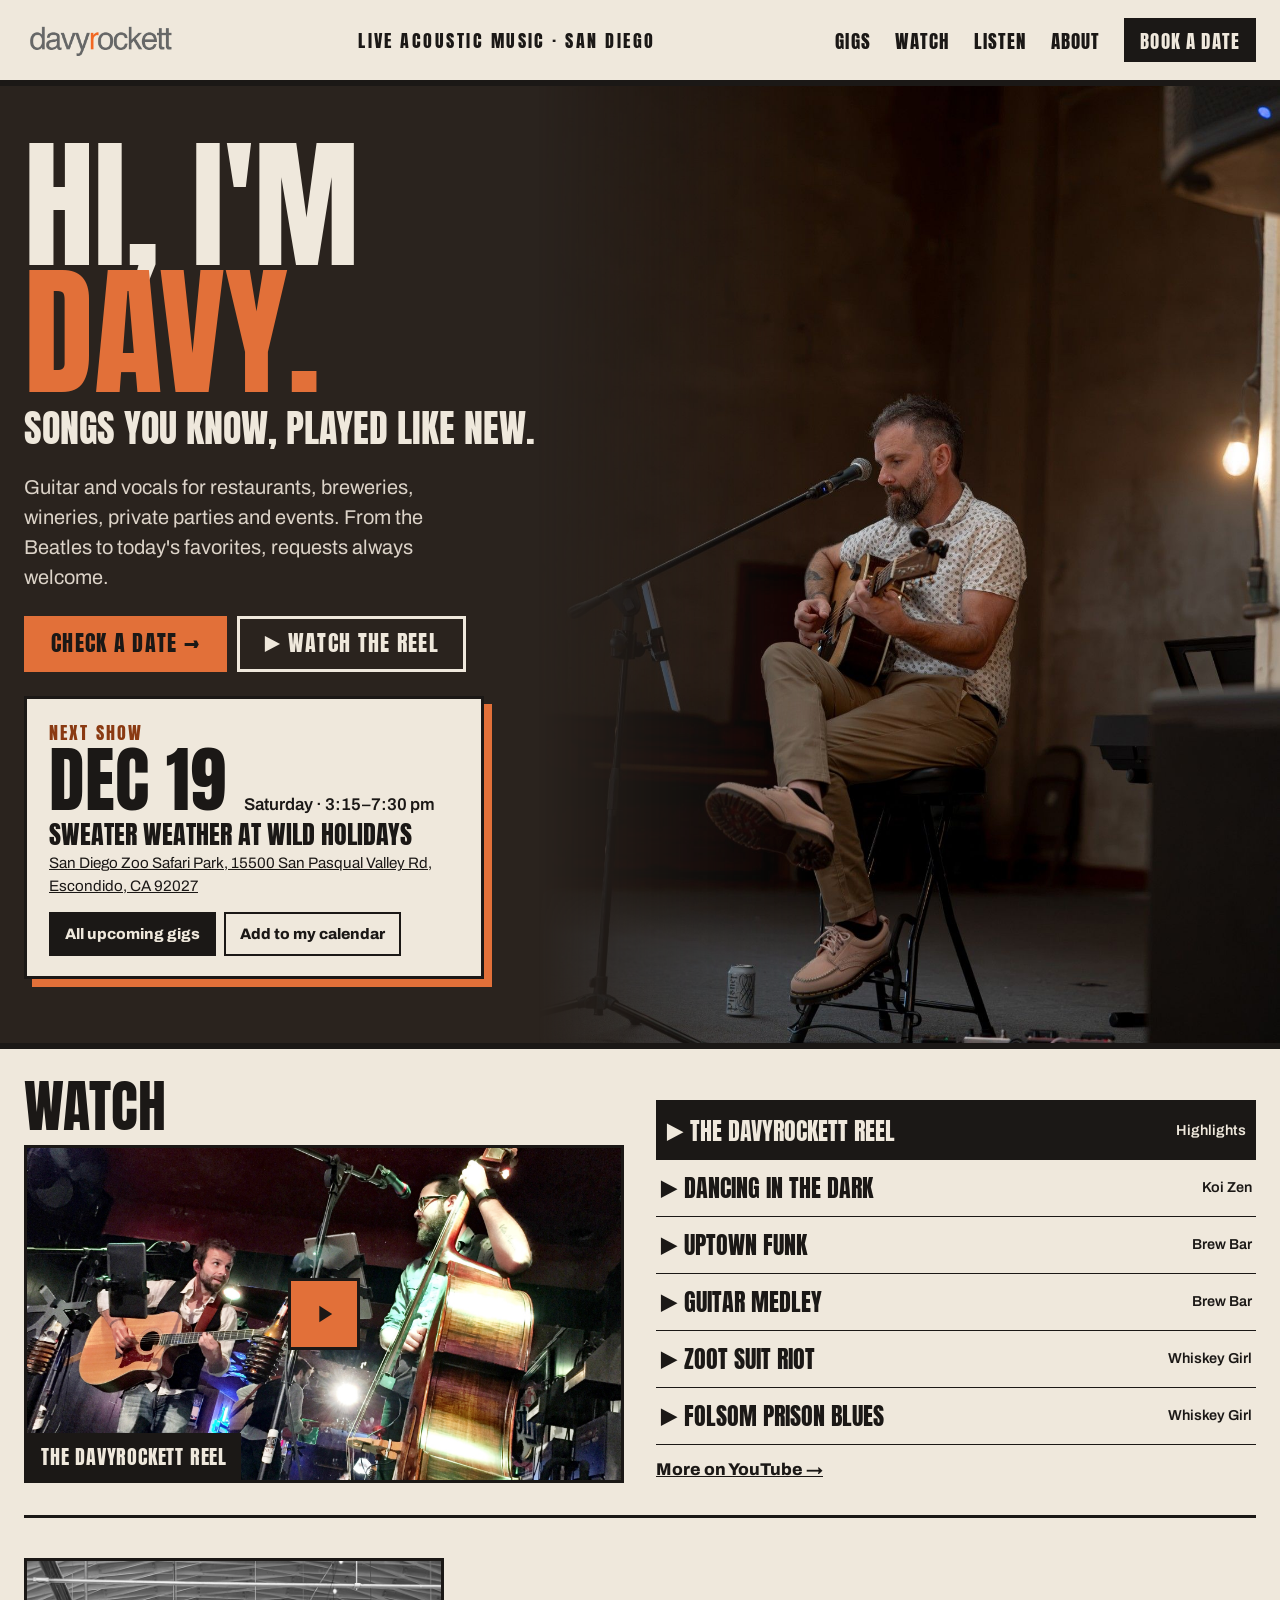
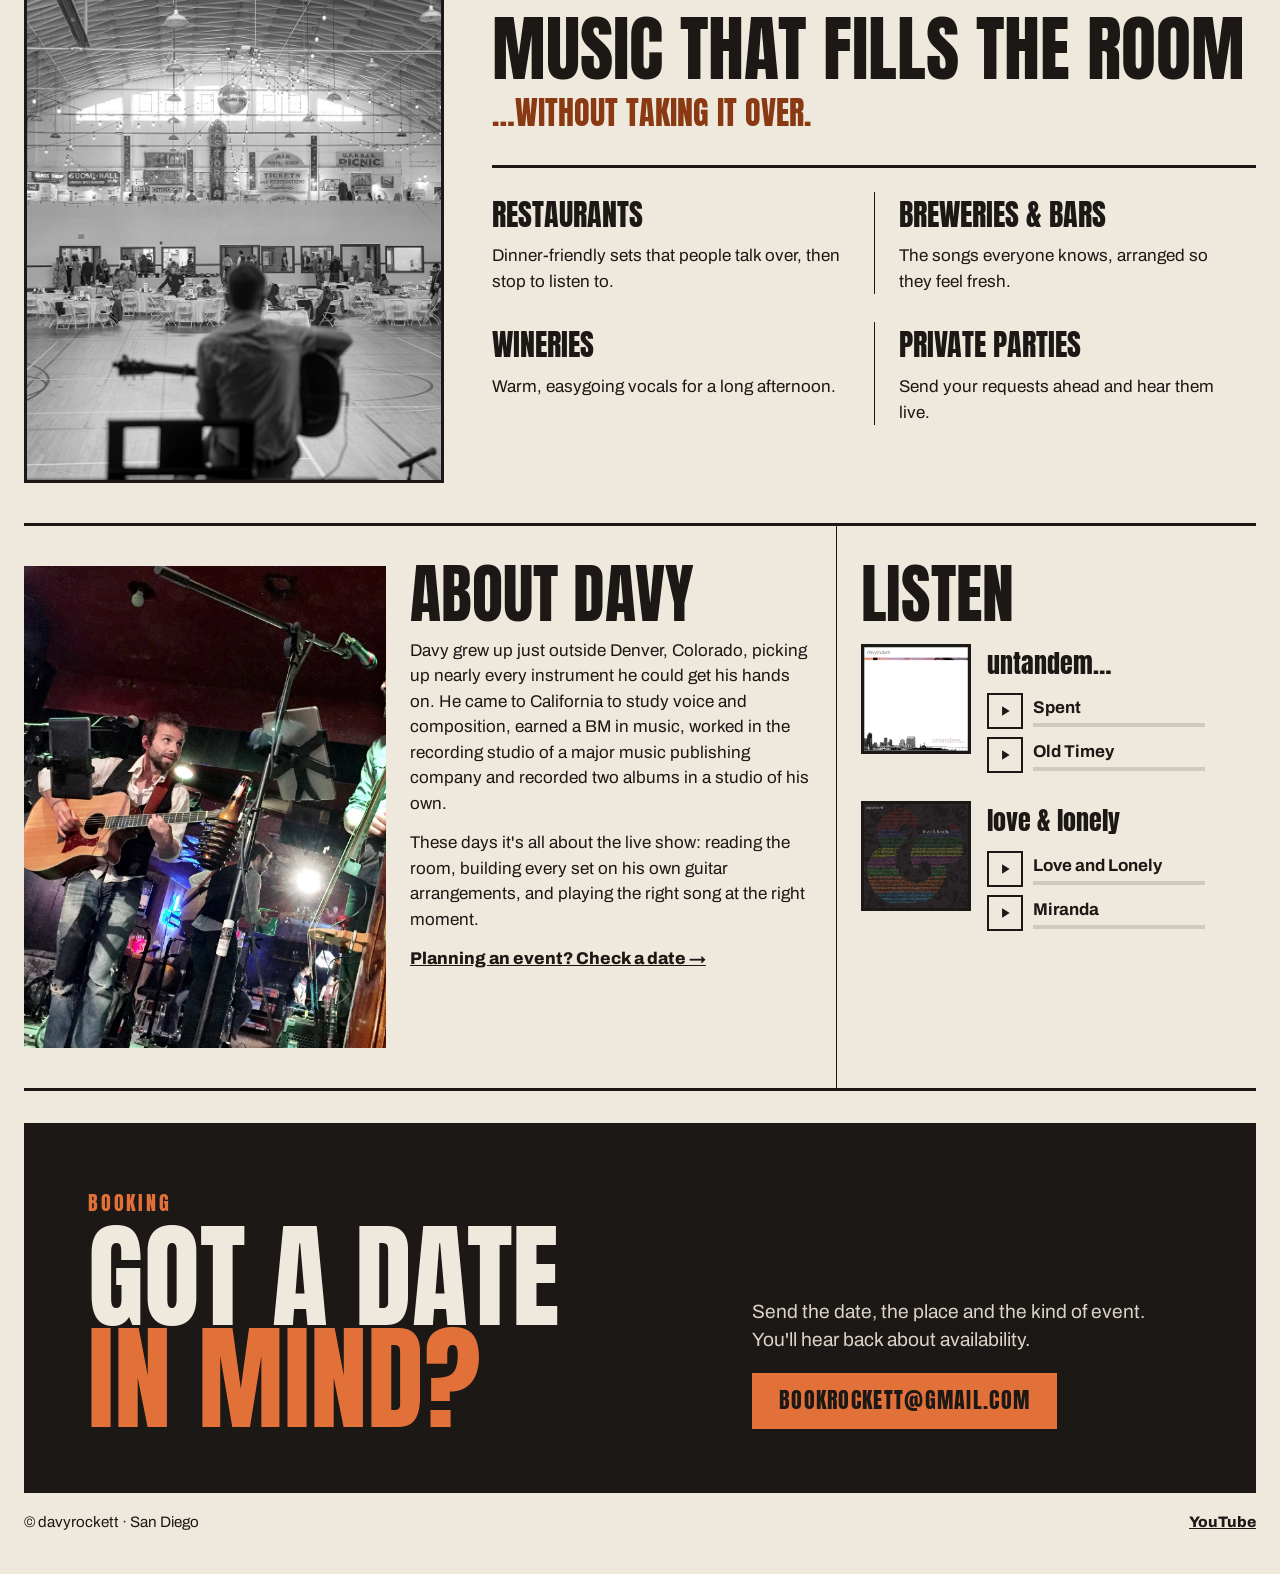
==== commit fd244c92: "Add the venue photo to the "music that fills the room" section Co-Authored-By: Claude Opus 5.5 <nore" ====
--- a/index.html
+++ b/index.html
@@ -107,15 +107,18 @@
     </section>
 
     <section class="room">
-      <div class="room-head">
-        <h2>Music that fills the room</h2>
-        <p>…without taking it over.</p>
-      </div>
-      <div class="room-grid">
-        <div><h3>Restaurants</h3><p>Dinner-friendly sets that people talk over, then stop to listen to.</p></div>
-        <div><h3>Breweries &amp; bars</h3><p>The songs everyone knows, arranged so they feel fresh.</p></div>
-        <div><h3>Wineries</h3><p>Warm, easygoing vocals for a long afternoon.</p></div>
-        <div><h3>Private parties</h3><p>Send your requests ahead and hear them live.</p></div>
+      <img class="room-photo" src="images/empty-venue.jpg" alt="Davy on stage with his guitar, seen from behind, playing to a big hall set with round tables for an event" width="933" height="1400" loading="lazy">
+      <div class="room-body">
+        <div class="room-head">
+          <h2>Music that fills the room</h2>
+          <p>…without taking it over.</p>
+        </div>
+        <div class="room-grid">
+          <div><h3>Restaurants</h3><p>Dinner-friendly sets that people talk over, then stop to listen to.</p></div>
+          <div><h3>Breweries &amp; bars</h3><p>The songs everyone knows, arranged so they feel fresh.</p></div>
+          <div><h3>Wineries</h3><p>Warm, easygoing vocals for a long afternoon.</p></div>
+          <div><h3>Private parties</h3><p>Send your requests ahead and hear them live.</p></div>
+        </div>
       </div>
     </section>
 
--- a/styles.css
+++ b/styles.css
@@ -313,14 +313,32 @@
 .more-link { display: inline-block; margin-top: 12px; font-weight: 800; }
 
 /* ---------- Music that fills the room ---------- */
-.room { padding: 40px 0; border-bottom: 3px solid var(--ink); }
-.room-head { display: flex; flex-wrap: wrap; align-items: baseline; gap: 4px 24px; margin-bottom: 26px; }
-.room-head h2 { font-size: 4rem; line-height: .95; }
-.room-head p { margin: 0; font: 1.9rem var(--head); text-transform: uppercase; color: var(--brown); }
-.room-grid { display: grid; grid-template-columns: repeat(4, minmax(0, 1fr)); gap: 24px 0; }
-.room-grid > div { padding: 0 24px; }
-.room-grid > div:first-child { padding-left: 0; }
-.room-grid > div + div { border-left: 1.5px solid var(--ink); }
+.room {
+  padding: 40px 0;
+  border-bottom: 3px solid var(--ink);
+  display: flex;
+  flex-wrap: wrap;
+  align-items: center;
+  gap: 32px 48px;
+}
+/* images/empty-venue.jpg: Davy from behind, facing a hall full of tables */
+.room-photo {
+  flex: 1 1 420px;
+  min-width: 0;
+  width: 100%;
+  max-height: 640px;
+  aspect-ratio: 4 / 5;
+  object-fit: cover;
+  object-position: 50% 72%;
+  border: 3px solid var(--ink);
+}
+.room-body { flex: 999 1 520px; }
+.room-head { margin-bottom: 28px; }
+.room-head h2 { font-size: 4.5rem; line-height: .92; }
+.room-head p { margin: 6px 0 0; font: 2rem var(--head); text-transform: uppercase; color: var(--brown); }
+.room-grid { display: grid; grid-template-columns: repeat(2, minmax(0, 1fr)); gap: 28px 0; border-top: 3px solid var(--ink); padding-top: 24px; }
+.room-grid > div { padding-right: 24px; }
+.room-grid > div:nth-child(even) { border-left: 1.5px solid var(--ink); padding-left: 24px; }
 .room-grid h3 { font-size: 1.9rem; margin-bottom: 6px; }
 .room-grid p { margin: 0; }
 
@@ -408,10 +426,9 @@
     -webkit-mask-image: linear-gradient(180deg, transparent 0%, #000 22%, #000 78%, transparent 100%);
     mask-image: linear-gradient(180deg, transparent 0%, #000 22%, #000 78%, transparent 100%);
   }
-  .room-grid { grid-template-columns: repeat(2, minmax(0, 1fr)); }
-  .room-grid > div, .room-grid > div:first-child { padding: 0 16px 0 0; }
-  .room-grid > div + div { border-left: 0; }
-  .room-grid > div:nth-child(even) { border-left: 1.5px solid var(--ink); padding-left: 16px; }
+  .room-photo { max-height: 520px; }
+  .room-grid > div { padding-right: 16px; }
+  .room-grid > div:nth-child(even) { padding-left: 16px; }
   .about, .listen { padding-left: 0; padding-right: 0; border-left: 0; }
   .listen { border-top: 1.5px solid var(--ink); }
 }
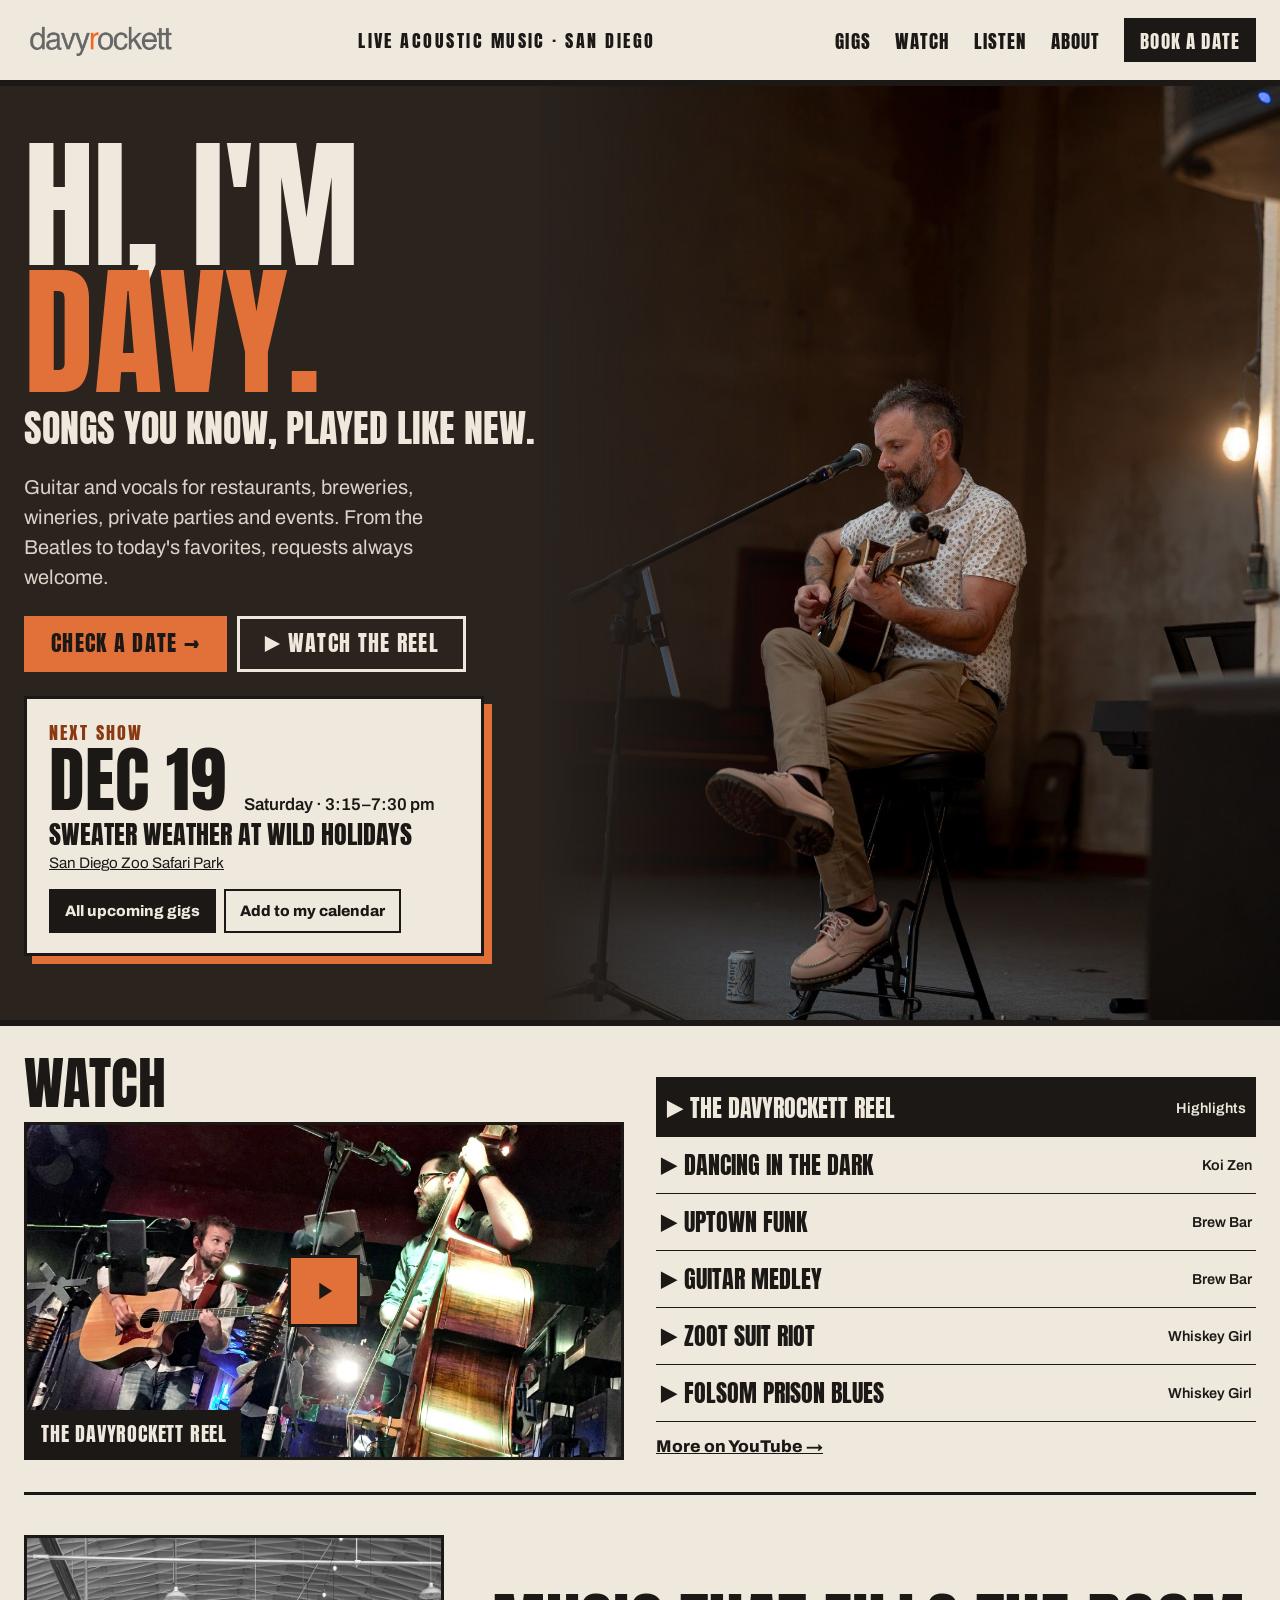
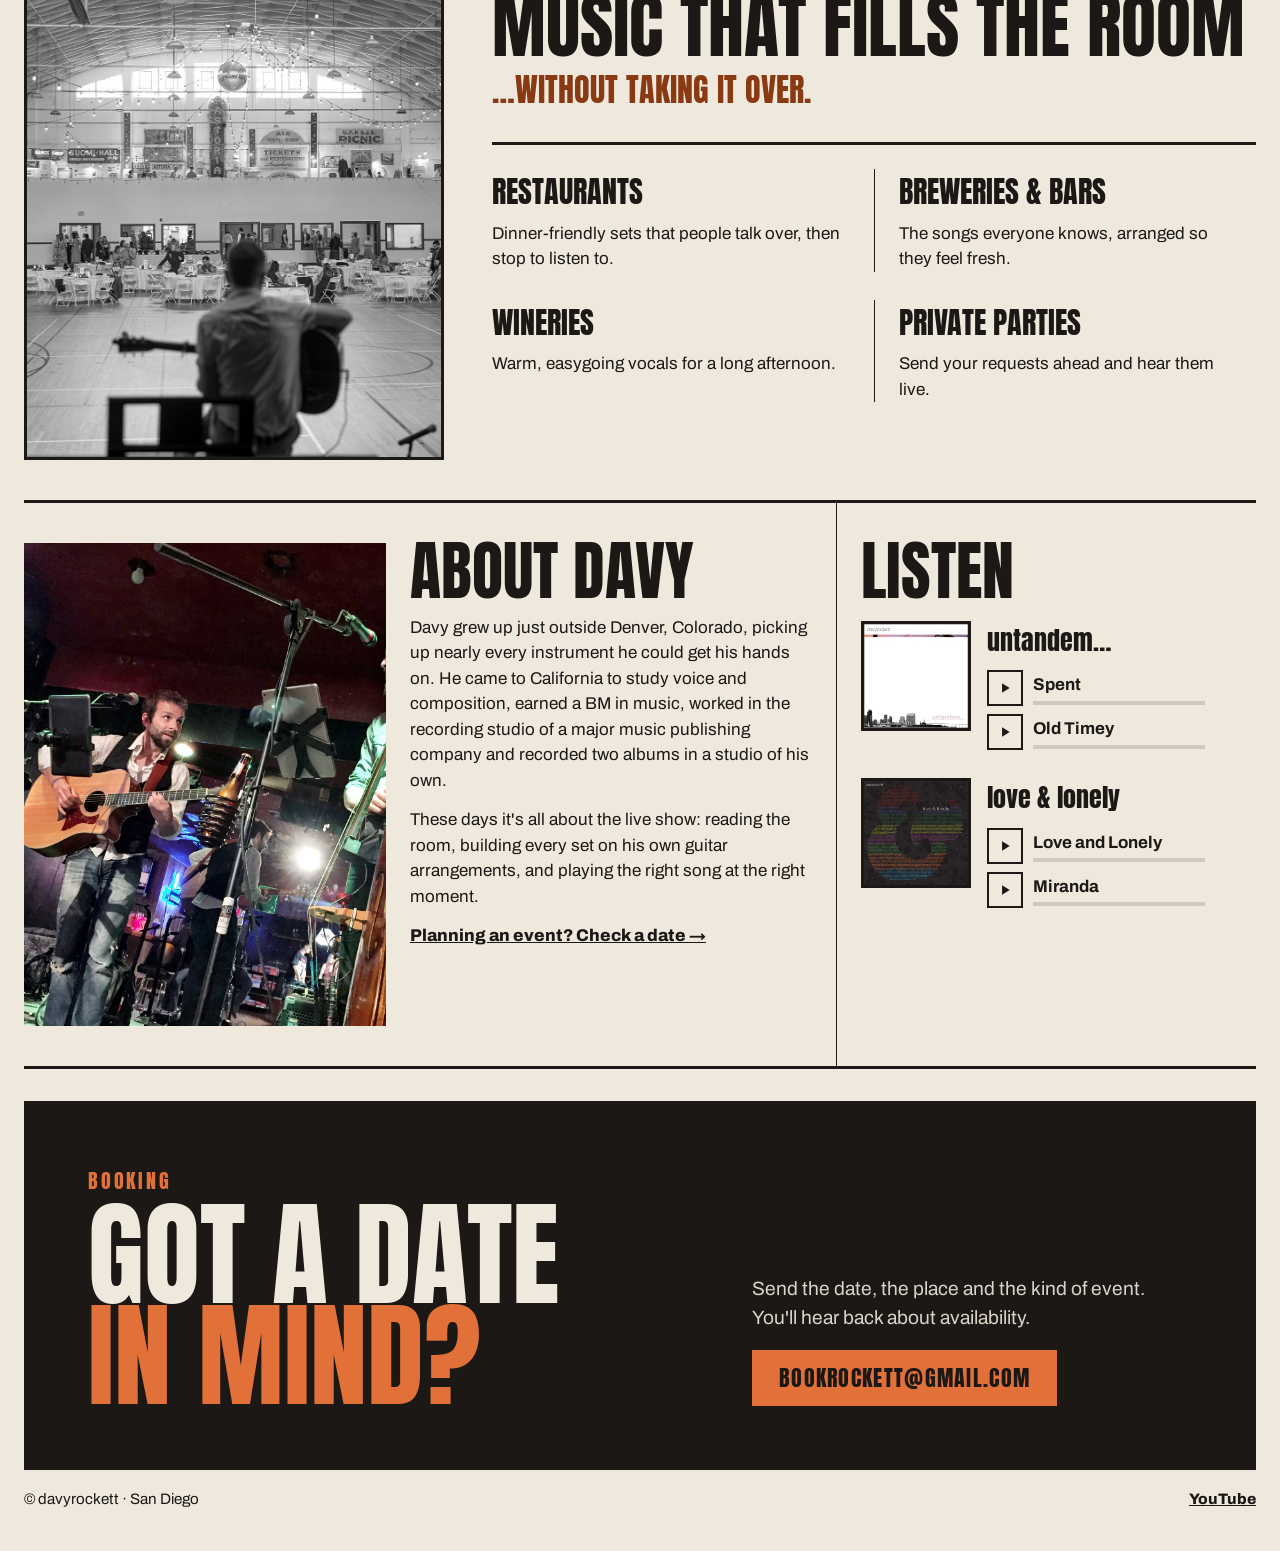
==== commit 76f6c830: "Phone: give the headline room under the menu; full address for the share image Co-Authored-By: Claud" ====
--- a/index.html
+++ b/index.html
@@ -7,7 +7,7 @@
   <meta name="description" content="Davy Rockett: San Diego guitarist and singer for restaurants, breweries, wineries, private parties and events. Upcoming gigs, videos and booking.">
   <meta property="og:title" content="davyrockett">
   <meta property="og:description" content="Songs you know, played like new. Upcoming gigs, music, videos and booking.">
-  <meta property="og:image" content="images/davy-stage.jpg">
+  <meta property="og:image" content="https://www.davyrockett.com/images/davy-stage.jpg">
   <link rel="icon" href="images/figure.png">
   <link rel="preconnect" href="https://fonts.googleapis.com">
   <link rel="preconnect" href="https://fonts.gstatic.com" crossorigin>
--- a/styles.css
+++ b/styles.css
@@ -434,7 +434,7 @@
 }
 
 @media (max-width: 560px) {
-  .wrap { padding: 0 18px; }
+  .wrap { padding-left: 18px; padding-right: 18px; }
   .masthead { padding: 12px 0; }
   .brand img { height: 28px; }
   .masthead nav { width: 100%; justify-content: space-between; gap: 4px 10px; }
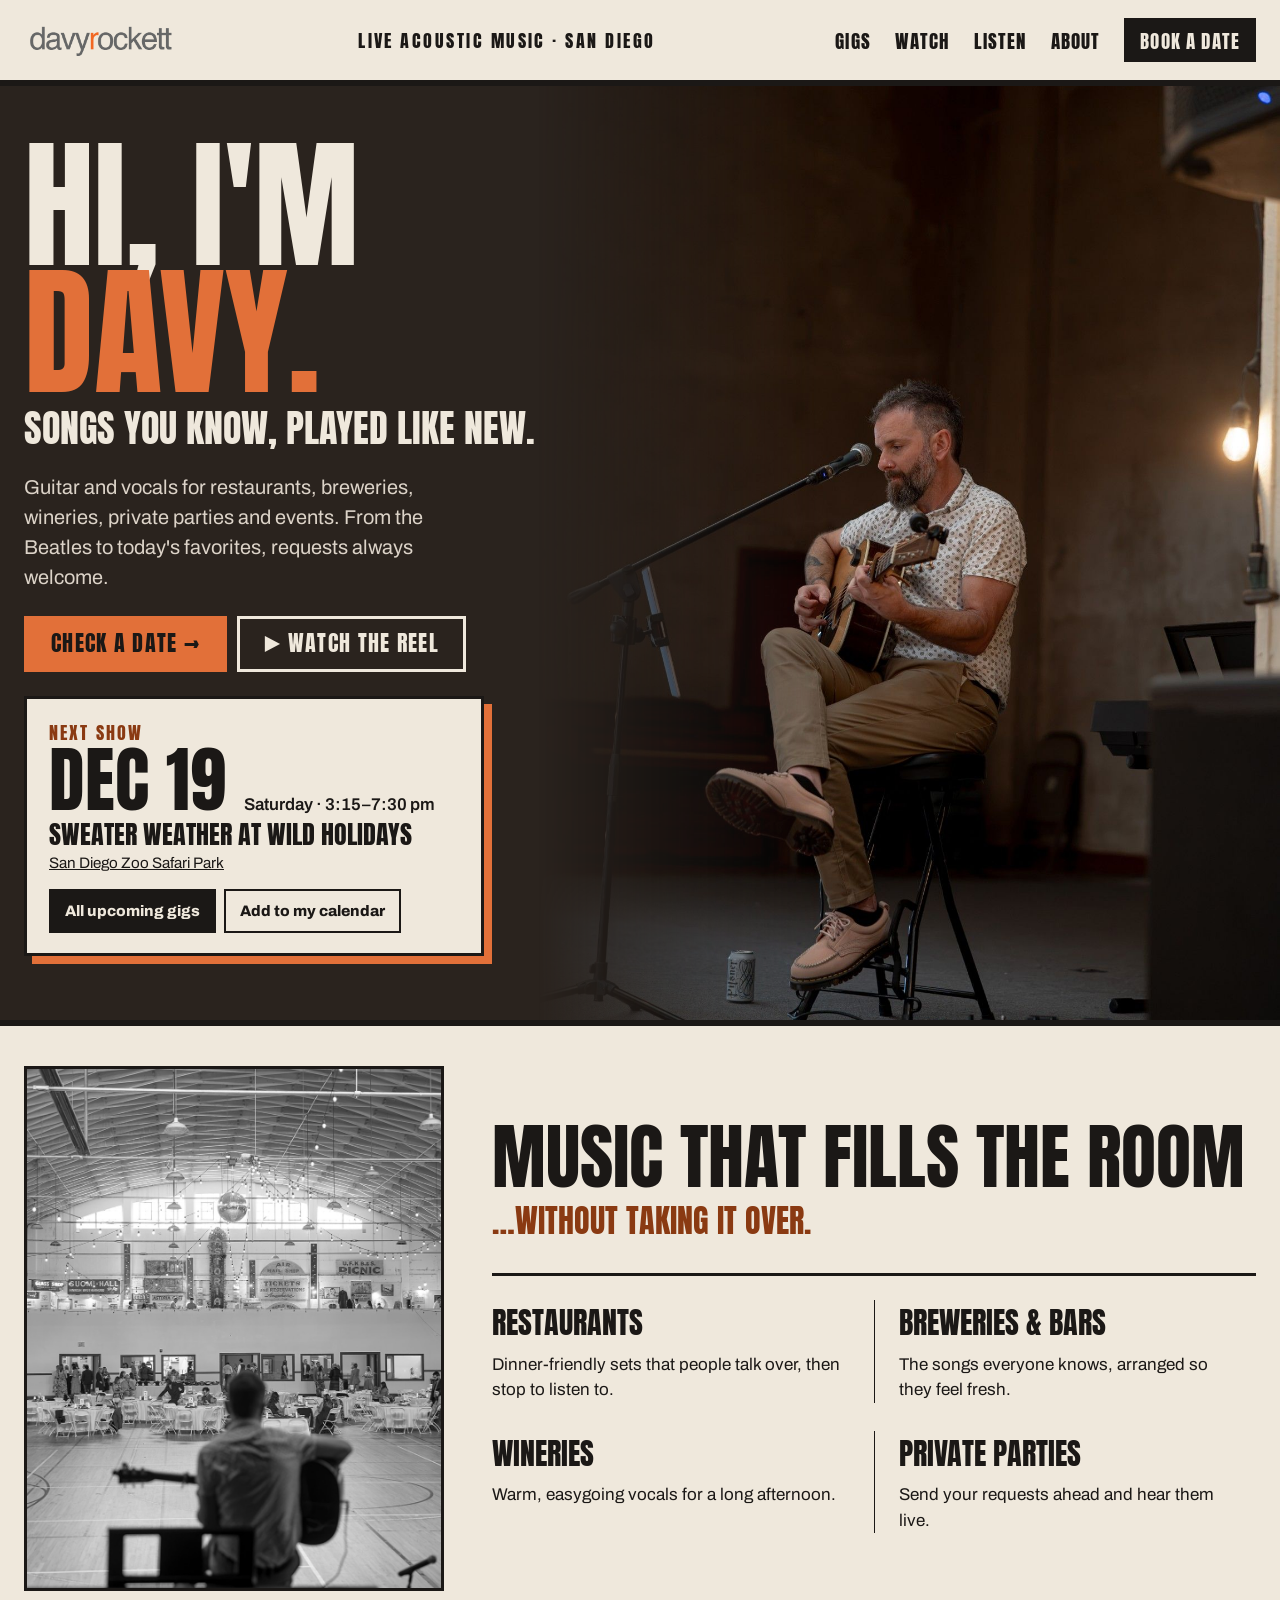
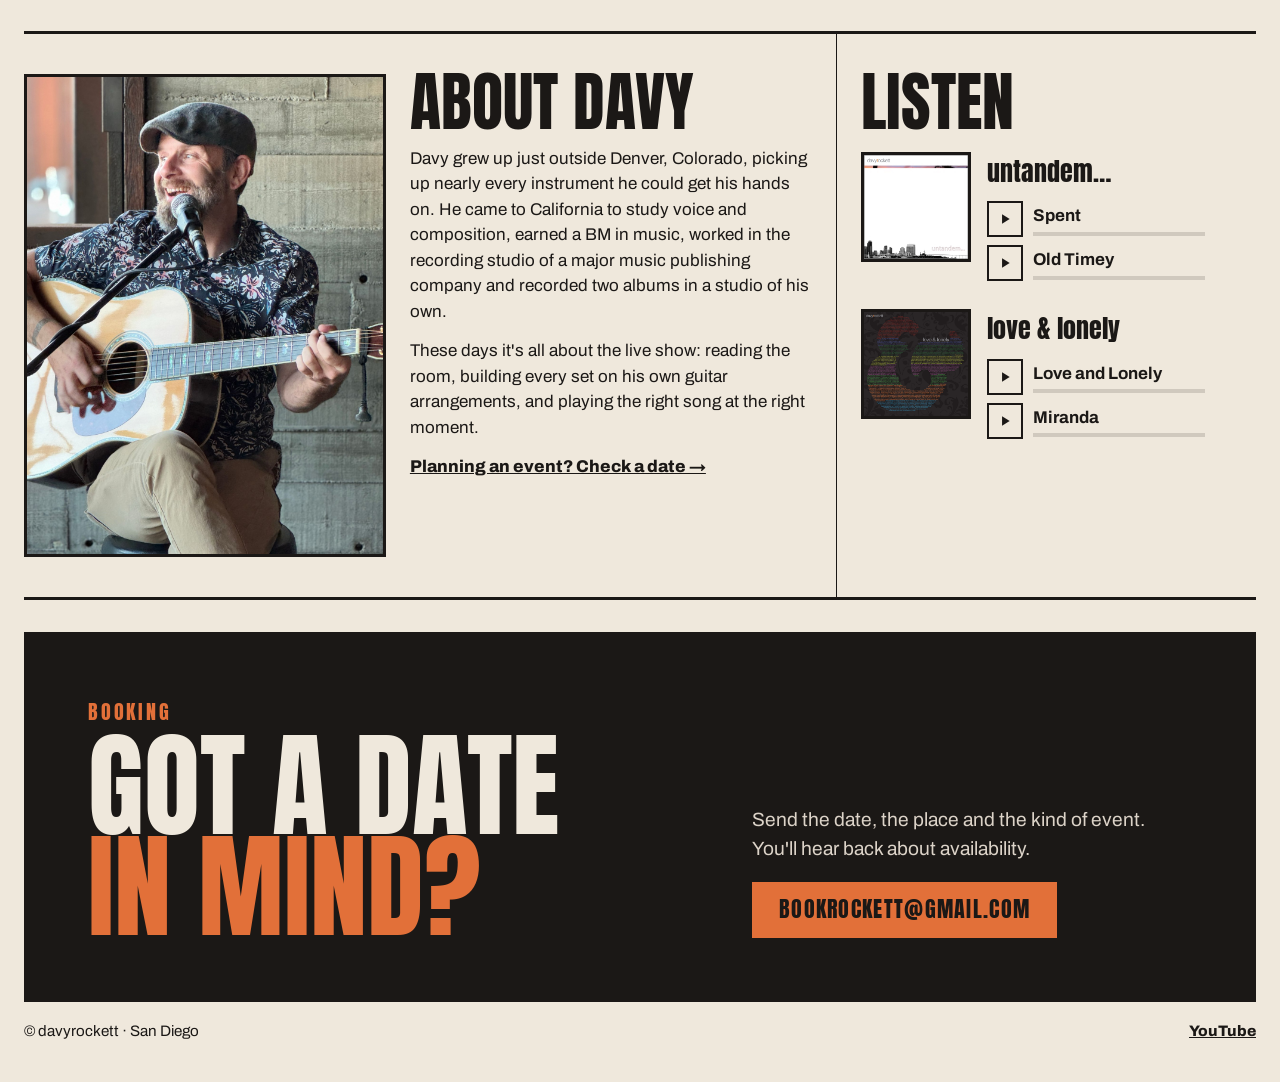
==== commit 824fa82f: "Remove the Watch section (the reel opens in a pop-up) and use the new photo in About Co-Authored-By:" ====
--- a/index.html
+++ b/index.html
@@ -22,7 +22,7 @@
     <span class="tagline">Live acoustic music · San Diego</span>
     <nav aria-label="Main">
       <a href="#gigs">Gigs</a>
-      <a href="#watch">Watch</a>
+      <a href="#reel" data-reel>Watch</a>
       <a href="#listen">Listen</a>
       <a href="#about">About</a>
       <a class="nav-book" href="#book">Book a date</a>
@@ -43,7 +43,7 @@
       <p class="intro">Guitar and vocals for restaurants, breweries, wineries, private parties and events. From the Beatles to today's favorites, requests always welcome.</p>
       <div class="cta">
         <a class="btn btn-orange" href="#book">Check a date →</a>
-        <a class="btn btn-ghost" href="#watch" id="watch-reel">▶ Watch the reel</a>
+        <a class="btn btn-ghost" href="#reel" data-reel>▶ Watch the reel</a>
       </div>
       <div class="next-card" id="next-gig" aria-live="polite">
         <p class="nc-eyebrow">Next show</p>
@@ -82,30 +82,6 @@
       </p>
     </section>
 
-    <section id="watch" class="watch">
-      <div class="watch-main">
-        <h2>Watch</h2>
-        <div class="player" id="player">
-          <button type="button" class="poster" data-id="9X2zRvnam9s" aria-label="Play video: The davyrockett reel">
-            <img src="images/live.jpg" alt="" loading="lazy">
-            <span class="play-square" aria-hidden="true"><svg viewBox="0 0 24 24"><path d="M8 5v14l11-7z"/></svg></span>
-            <span class="player-label">The davyrockett reel</span>
-          </button>
-        </div>
-      </div>
-      <div class="watch-list">
-        <ul class="playlist">
-          <li><button type="button" data-id="9X2zRvnam9s" aria-current="true"><span class="pl-title">▶ The davyrockett reel</span><span class="pl-where">Highlights</span></button></li>
-          <li><button type="button" data-id="jb20GdQDYV0"><span class="pl-title">▶ Dancing in the Dark</span><span class="pl-where">Koi Zen</span></button></li>
-          <li><button type="button" data-id="XCoCTi0VZfg"><span class="pl-title">▶ Uptown Funk</span><span class="pl-where">Brew Bar</span></button></li>
-          <li><button type="button" data-id="2eL2wYj4M9w"><span class="pl-title">▶ Guitar Medley</span><span class="pl-where">Brew Bar</span></button></li>
-          <li><button type="button" data-id="hyH4ro0EBAk"><span class="pl-title">▶ Zoot Suit Riot</span><span class="pl-where">Whiskey Girl</span></button></li>
-          <li><button type="button" data-id="n_TUrSrVx_A"><span class="pl-title">▶ Folsom Prison Blues</span><span class="pl-where">Whiskey Girl</span></button></li>
-        </ul>
-        <a class="more-link" href="https://www.youtube.com/channel/UCaC_6eV6p68mARrJ4yp2RQw" target="_blank" rel="noopener">More on YouTube →</a>
-      </div>
-    </section>
-
     <section class="room">
       <img class="room-photo" src="images/empty-venue.jpg" alt="Davy on stage with his guitar, seen from behind, playing to a big hall set with round tables for an event" width="933" height="1400" loading="lazy">
       <div class="room-body">
@@ -124,7 +100,7 @@
 
     <section class="about-listen">
       <div id="about" class="about">
-        <img src="images/live.jpg" alt="Davy playing acoustic guitar on stage next to an upright bass player" width="2000" height="1500" loading="lazy">
+        <img src="images/davy-smile.jpg" alt="Davy in a flat cap, laughing at the microphone while he plays his acoustic guitar" width="1200" height="1600" loading="lazy">
         <div>
           <h2>About Davy</h2>
           <p>Davy grew up just outside Denver, Colorado, picking up nearly every instrument he could get his hands on. He came to California to study voice and composition, earned a BM in music, worked in the recording studio of a major music publishing company and recorded two albums in a studio of his own.</p>
@@ -176,6 +152,14 @@
 
 </main>
 
+<!-- The reel opens here from "Watch the reel"; YouTube loads only then -->
+<dialog id="reel" class="reel" aria-label="The davyrockett reel">
+  <div class="player" id="player" data-id="9X2zRvnam9s" data-title="The davyrockett reel"></div>
+  <div class="reel-bar">
+    <a href="https://www.youtube.com/channel/UCaC_6eV6p68mARrJ4yp2RQw" target="_blank" rel="noopener">More videos on YouTube →</a>
+    <button type="button" class="reel-close">Close</button>
+  </div>
+</dialog>
 <script src="site.js"></script>
 <script src="suite.js" defer></script>
 </body>
--- a/styles.css
+++ b/styles.css
@@ -242,75 +242,32 @@
 .cal-detail { margin-top: 16px; min-height: 92px; }
 .cal-hint { list-style: none; padding: 14px 0; font-weight: 600; }
 
-/* ---------- Watch ---------- */
-.watch {
-  padding: 32px 0;
-  display: flex;
-  flex-wrap: wrap;
-  gap: 24px 32px;
-  border-bottom: 3px solid var(--ink);
-}
-.watch-main { flex: 1 1 400px; min-width: 0; }
-.watch-main h2 { margin-bottom: 14px; }
-.watch-list { flex: 1 1 400px; align-self: flex-end; }
-.player {
-  position: relative;
-  aspect-ratio: 16 / 9;
-  background: var(--stage);
+/* ---------- The reel pop-up ---------- */
+.reel {
+  width: min(1100px, calc(100vw - 24px));
+  max-width: none;
+  padding: 0;
   border: 3px solid var(--ink);
-  overflow: hidden;
-}
-.player iframe { position: absolute; inset: 0; width: 100%; height: 100%; border: 0; }
-.poster { all: unset; position: absolute; inset: 0; cursor: pointer; }
-.poster img { width: 100%; height: 100%; object-fit: cover; object-position: 30% 40%; }
-.play-square {
-  position: absolute;
-  left: 50%;
-  top: 50%;
-  width: 72px;
-  height: 72px;
-  margin: -36px 0 0 -36px;
-  background: var(--orange);
-  border: 3px solid var(--ink);
-  display: flex;
-  align-items: center;
-  justify-content: center;
-}
-.play-square svg { width: 28px; height: 28px; fill: var(--ink); }
-.poster:hover .play-square, .poster:focus-visible .play-square { background: #EE8752; }
-.poster:focus-visible { outline: 3px solid var(--orange); outline-offset: -6px; }
-.player-label {
-  position: absolute;
-  left: 0;
-  bottom: 0;
   background: var(--ink);
   color: var(--paper);
-  font: 1.25rem var(--head);
-  letter-spacing: .04em;
+}
+.reel::backdrop { background: rgba(27, 24, 22, .85); }
+.player { position: relative; aspect-ratio: 16 / 9; width: min(100%, calc((100vh - 110px) * 16 / 9)); margin: 0 auto; background: var(--stage); }
+.player iframe { position: absolute; inset: 0; width: 100%; height: 100%; border: 0; }
+.reel-bar { display: flex; align-items: center; justify-content: space-between; gap: 12px; padding: 8px 8px 8px 14px; }
+.reel-bar a { color: var(--paper); font-weight: 800; }
+.reel-close {
+  font: 1.2rem var(--head);
+  letter-spacing: .06em;
   text-transform: uppercase;
-  padding: 8px 14px;
-}
-.playlist { list-style: none; margin: 0; padding: 0; border-top: 3px solid var(--ink); }
-.playlist li { border-bottom: 1px solid var(--ink); }
-.playlist button {
-  all: unset;
-  box-sizing: border-box;
-  width: 100%;
-  min-height: 56px;
-  display: flex;
-  align-items: center;
-  justify-content: space-between;
-  gap: 10px;
+  min-height: 44px;
+  padding: 0 18px;
+  background: var(--orange);
+  color: var(--ink);
+  border: 0;
   cursor: pointer;
-  padding: 0 4px;
-}
-.playlist button:focus-visible { outline: 3px solid var(--orange); }
-.playlist button:hover .pl-title { color: var(--brown); }
-.playlist button[aria-current="true"] { background: var(--ink); color: var(--paper); padding: 0 10px; }
-.playlist button[aria-current="true"]:hover .pl-title { color: var(--paper); }
-.pl-title { font: 1.5rem var(--head); text-transform: uppercase; }
-.pl-where { font-size: .9rem; font-weight: 600; text-align: right; }
-.more-link { display: inline-block; margin-top: 12px; font-weight: 800; }
+}
+.reel-close:hover { background: #EE8752; }
 
 /* ---------- Music that fills the room ---------- */
 .room {
@@ -345,7 +302,7 @@
 /* ---------- About + listen ---------- */
 .about-listen { display: flex; flex-wrap: wrap; border-bottom: 3px solid var(--ink); }
 .about { flex: 999 1 600px; padding: 40px 24px 40px 0; display: flex; flex-wrap: wrap; gap: 24px; }
-.about img { flex: 1 1 260px; min-width: 0; width: 100%; aspect-ratio: 3 / 4; object-fit: cover; object-position: 22% 50%; }
+.about img { flex: 1 1 260px; min-width: 0; width: 100%; aspect-ratio: 3 / 4; object-fit: cover; object-position: 50% 20%; border: 3px solid var(--ink); }
 .about > div { flex: 1 1 300px; }
 .about h2 { font-size: 4rem; margin-bottom: 14px; }
 .about p { margin: 0 0 14px; }
@@ -426,11 +383,35 @@
     -webkit-mask-image: linear-gradient(180deg, transparent 0%, #000 22%, #000 78%, transparent 100%);
     mask-image: linear-gradient(180deg, transparent 0%, #000 22%, #000 78%, transparent 100%);
   }
-  .room-photo { max-height: 520px; }
   .room-grid > div { padding-right: 16px; }
   .room-grid > div:nth-child(even) { padding-left: 16px; }
   .about, .listen { padding-left: 0; padding-right: 0; border-left: 0; }
   .listen { border-top: 1.5px solid var(--ink); }
+}
+
+/* Room section, in-between widths: photo and words stay side by side */
+@media (min-width: 700px) and (max-width: 1035px) {
+  .room { flex-wrap: nowrap; gap: 32px; }
+  .room-photo { flex: 0 0 38%; }
+  .room-body { flex: 1 1 0; min-width: 0; }
+  .room-head h2 { font-size: 3.4rem; }
+  .room-head p { font-size: 1.6rem; }
+}
+/* Room section on phones: the hall rises out of the paper and the headline sits in its ceiling */
+@media (max-width: 699px) {
+  .room { position: relative; flex-direction: column; align-items: stretch; gap: 20px; padding-top: 32px; }
+  .room-photo {
+    flex: none;
+    max-height: none;
+    object-position: 50% 30%;
+    border: 0;
+    border-bottom: 3px solid var(--ink);
+    -webkit-mask-image: linear-gradient(180deg, transparent 5%, rgba(0,0,0,.3) 28%, #000 52%);
+    mask-image: linear-gradient(180deg, transparent 5%, rgba(0,0,0,.3) 28%, #000 52%);
+  }
+  .room-head { position: absolute; top: 32px; left: 0; right: 0; margin: 0; }
+  .room-body { flex: none; }
+  .room-grid { border-top: 0; padding-top: 0; }
 }
 
 @media (max-width: 560px) {
@@ -450,7 +431,6 @@
   .room-head p { font-size: 1.4rem; }
   .room-grid h3 { font-size: 1.3rem; }
   .room-grid p { font-size: .9rem; }
-  .pl-title { font-size: 1.25rem; }
   .book { margin: 28px -18px 0; padding: 40px 18px; }
   .cal-day { min-height: 52px; padding: 3px; }
   .cal-day .venue { display: none; }
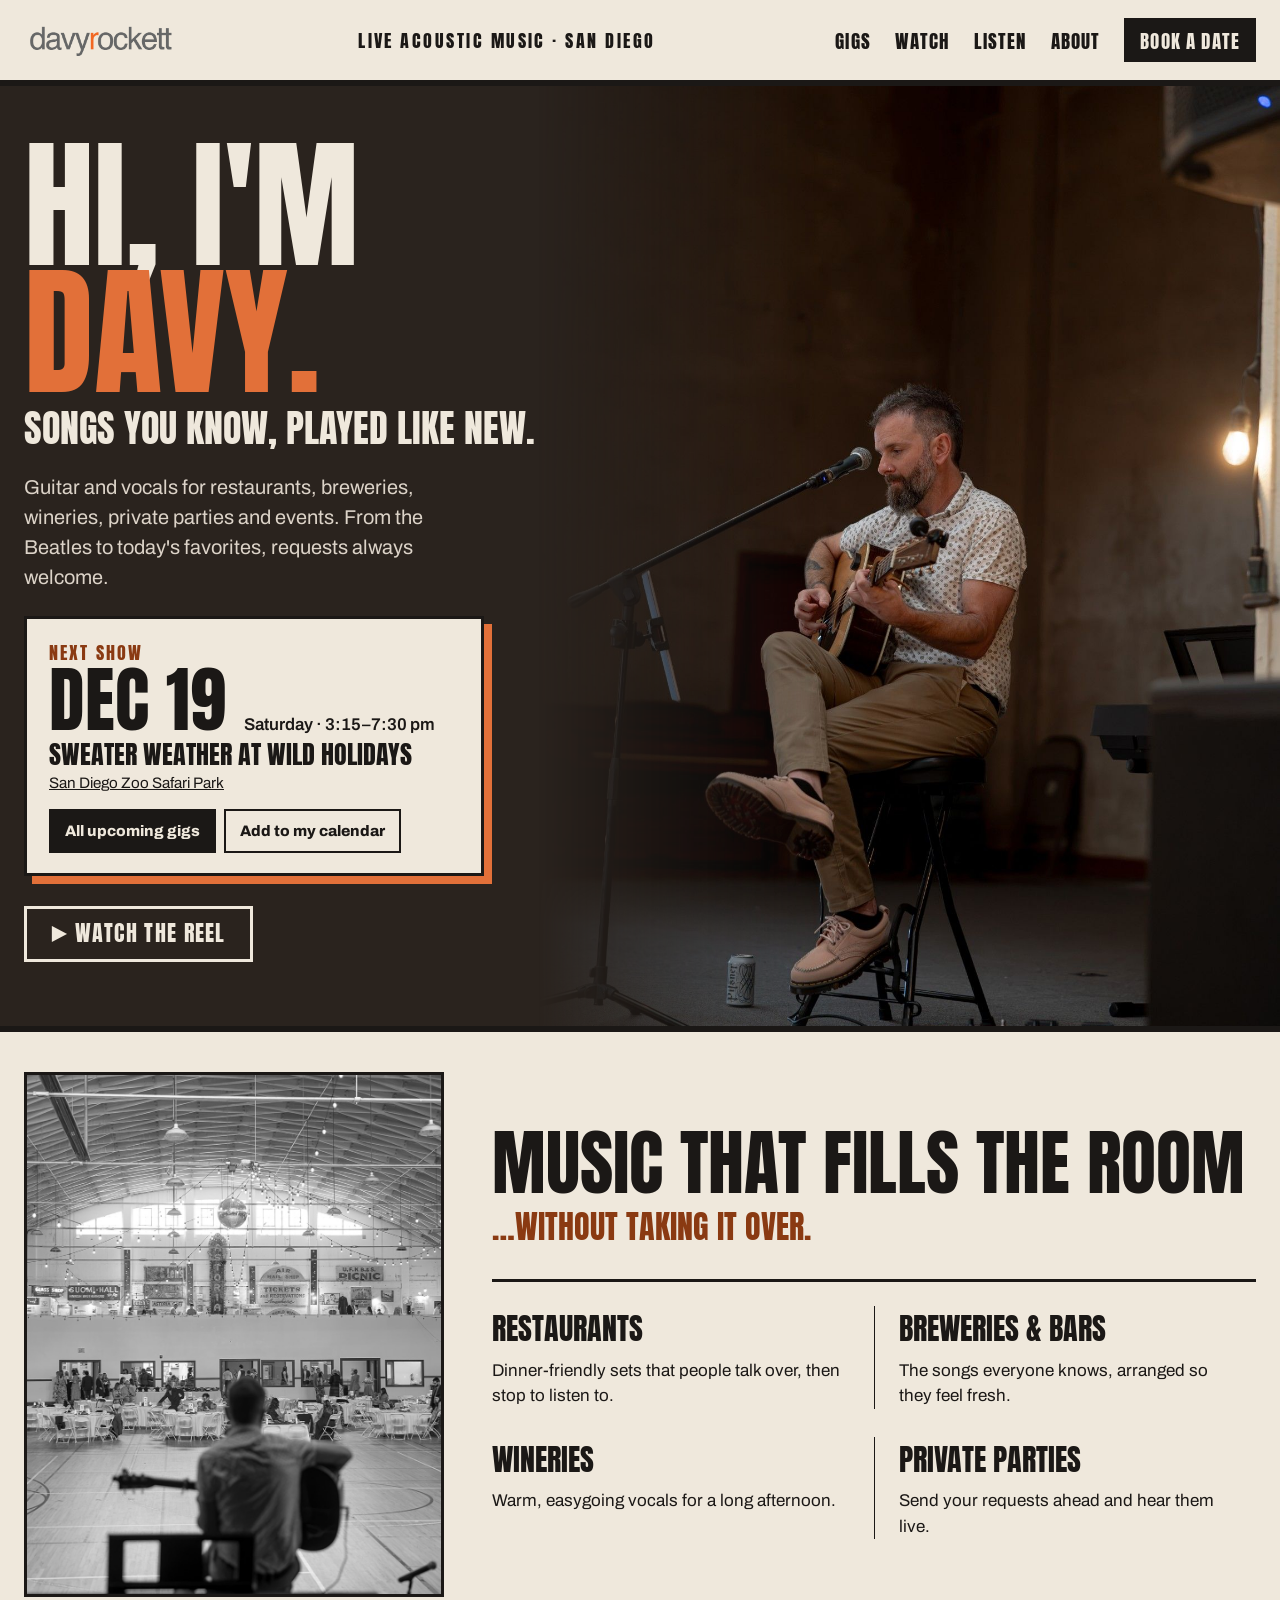
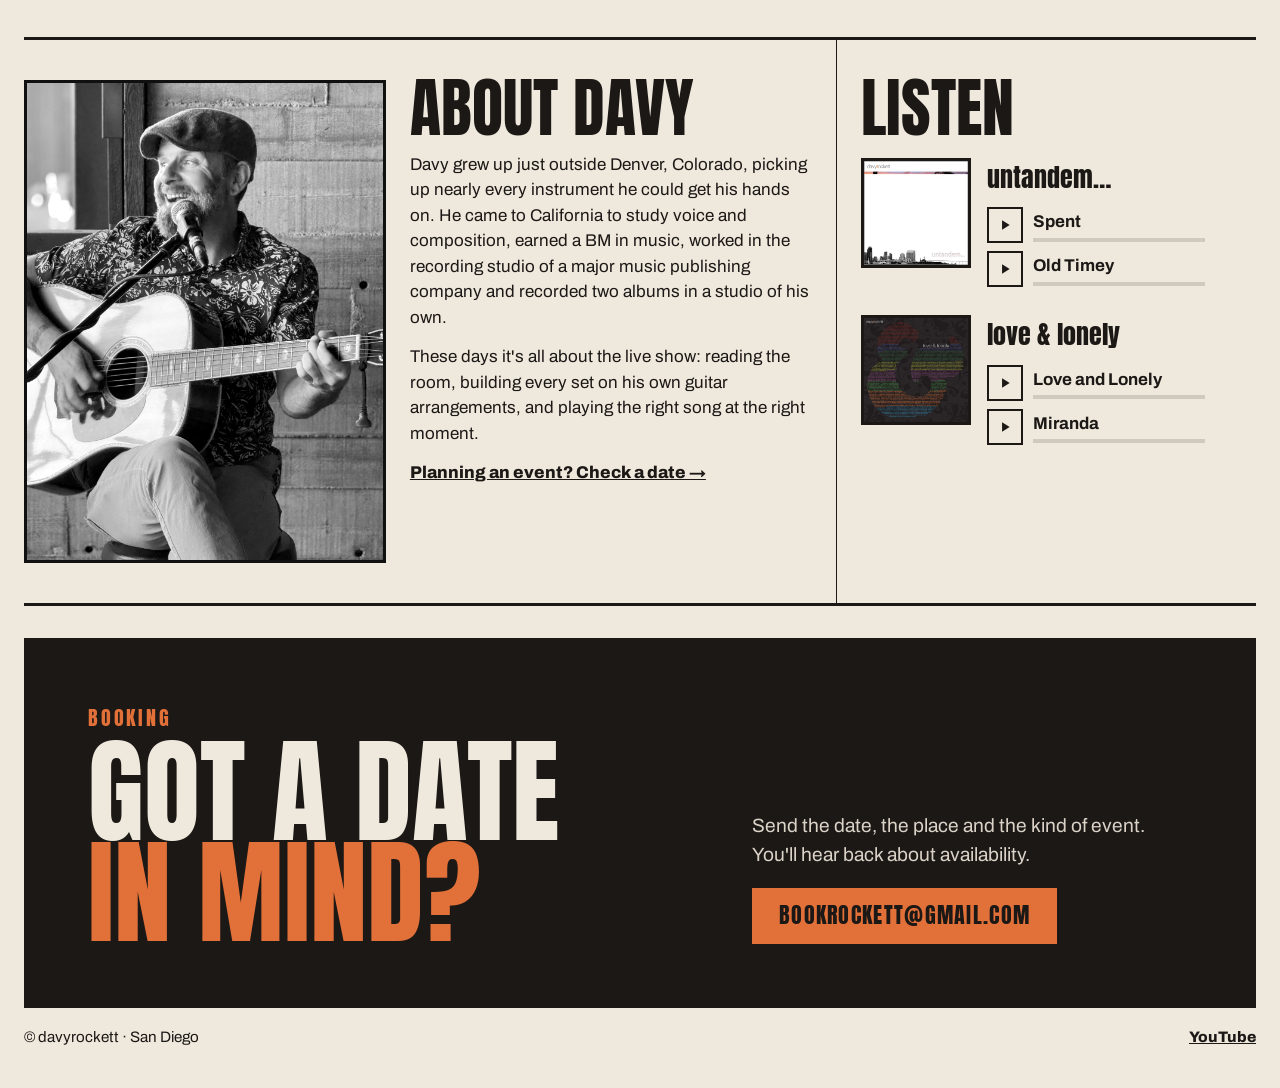
==== commit 4d34f0ca: "Reel opens in a strip under the top band; x closes the gig list; About photo black and white; drop C" ====
--- a/index.html
+++ b/index.html
@@ -41,14 +41,24 @@
       </div>
       <img class="band-photo" src="images/davy-stage.jpg" alt="Davy singing and playing acoustic guitar on a stool" width="1333" height="2000">
       <p class="intro">Guitar and vocals for restaurants, breweries, wineries, private parties and events. From the Beatles to today's favorites, requests always welcome.</p>
-      <div class="cta">
-        <a class="btn btn-orange" href="#book">Check a date →</a>
-        <a class="btn btn-ghost" href="#reel" data-reel>▶ Watch the reel</a>
-      </div>
       <div class="next-card" id="next-gig" aria-live="polite">
         <p class="nc-eyebrow">Next show</p>
         <p class="nc-date">&nbsp;</p>
       </div>
+      <!-- Last thing in the band, so the reel opens right below it -->
+      <div class="cta cta-reel">
+        <a class="btn btn-ghost" href="#reel" data-reel>▶ Watch the reel</a>
+      </div>
+    </div>
+  </section>
+
+  <!-- "Watch the reel" opens this strip: the stage band carries on down and the video plays in it.
+       YouTube loads only then. -->
+  <section id="reel" class="reel" aria-label="The davyrockett reel" hidden>
+    <div class="wrap reel-inner">
+      <button type="button" class="reel-close" aria-label="Close the reel" title="Close">✕</button>
+      <div class="player" id="player" data-id="9X2zRvnam9s" data-title="The davyrockett reel"></div>
+      <a class="reel-more" href="https://www.youtube.com/channel/UCaC_6eV6p68mARrJ4yp2RQw" target="_blank" rel="noopener">More videos on YouTube →</a>
     </div>
   </section>
 
@@ -56,7 +66,10 @@
 
     <section id="gigs" class="gigs" hidden>
       <div class="gigs-head">
-        <h2>Upcoming gigs</h2>
+        <div class="gigs-title">
+          <h2>Upcoming gigs</h2>
+          <button type="button" class="gigs-close" data-close-gigs aria-label="Close the gig list" title="Close">✕</button>
+        </div>
         <div class="view-switch" role="group" aria-label="Show gigs as">
           <button type="button" data-view="list" aria-pressed="true">List</button>
           <button type="button" data-view="calendar" aria-pressed="false">Calendar</button>
@@ -152,14 +165,6 @@
 
 </main>
 
-<!-- The reel opens here from "Watch the reel"; YouTube loads only then -->
-<dialog id="reel" class="reel" aria-label="The davyrockett reel">
-  <div class="player" id="player" data-id="9X2zRvnam9s" data-title="The davyrockett reel"></div>
-  <div class="reel-bar">
-    <a href="https://www.youtube.com/channel/UCaC_6eV6p68mARrJ4yp2RQw" target="_blank" rel="noopener">More videos on YouTube →</a>
-    <button type="button" class="reel-close">Close</button>
-  </div>
-</dialog>
 <script src="site.js"></script>
 <script src="suite.js" defer></script>
 </body>
--- a/styles.css
+++ b/styles.css
@@ -99,6 +99,7 @@
 .band .sub { margin: 14px 0 0; font: clamp(1.75rem, 3vw, 2.5rem)/1 var(--head); text-transform: uppercase; }
 .band .intro { margin: 0; font-size: 1.25rem; color: var(--soft); max-width: 460px; }
 .cta { display: flex; flex-wrap: wrap; gap: 10px; }
+.cta-reel { margin-top: 6px; }  /* clears the next-show card's orange shadow */
 .band-photo {
   position: absolute;
   top: 0;
@@ -165,6 +166,18 @@
   gap: 16px;
   margin-bottom: 20px;
 }
+.gigs-title { display: flex; align-items: center; gap: 14px; }
+.gigs-close {
+  border: 0;
+  background: none;
+  color: var(--ink);
+  font: 800 1.9rem/1 var(--body);
+  width: 48px;
+  height: 48px;
+  cursor: pointer;
+}
+.gigs-close:hover { color: var(--brown); }
+.gigs-close:focus-visible { outline: 3px solid var(--orange); }
 .view-switch { display: inline-flex; border: 2px solid var(--ink); }
 .view-switch button {
   border: 0;
@@ -242,32 +255,41 @@
 .cal-detail { margin-top: 16px; min-height: 92px; }
 .cal-hint { list-style: none; padding: 14px 0; font-weight: 600; }
 
-/* ---------- The reel pop-up ---------- */
-.reel {
-  width: min(1100px, calc(100vw - 24px));
-  max-width: none;
-  padding: 0;
-  border: 3px solid var(--ink);
-  background: var(--ink);
+/* ---------- The reel: the stage band carries on down and the video plays in it ---------- */
+.reel { background: var(--stage); color: var(--paper); border-bottom: 6px solid var(--ink); }
+.band:has(+ .reel:not([hidden])) { border-bottom-color: var(--stage); }
+.reel-inner {
+  display: grid;
+  grid-template-columns: minmax(0, 1fr);
+  justify-items: center;
+  padding-top: 4px;
+  padding-bottom: 28px;
+  animation: reel-open .35s ease-out;
+}
+@keyframes reel-open { from { opacity: 0; transform: translateY(-16px); } }
+@media (prefers-reduced-motion: reduce) { .reel-inner { animation: none; } }
+.player {
+  position: relative;
+  aspect-ratio: 16 / 9;
+  width: min(100%, 1000px, calc((100vh - 150px) * 16 / 9));
+  background: #000;
+}
+.player iframe { position: absolute; inset: 0; width: 100%; height: 100%; border: 0; }
+.reel-close {
+  justify-self: end;
+  border: 0;
+  background: none;
   color: var(--paper);
-}
-.reel::backdrop { background: rgba(27, 24, 22, .85); }
-.player { position: relative; aspect-ratio: 16 / 9; width: min(100%, calc((100vh - 110px) * 16 / 9)); margin: 0 auto; background: var(--stage); }
-.player iframe { position: absolute; inset: 0; width: 100%; height: 100%; border: 0; }
-.reel-bar { display: flex; align-items: center; justify-content: space-between; gap: 12px; padding: 8px 8px 8px 14px; }
-.reel-bar a { color: var(--paper); font-weight: 800; }
-.reel-close {
-  font: 1.2rem var(--head);
-  letter-spacing: .06em;
-  text-transform: uppercase;
-  min-height: 44px;
-  padding: 0 18px;
-  background: var(--orange);
-  color: var(--ink);
-  border: 0;
-  cursor: pointer;
-}
-.reel-close:hover { background: #EE8752; }
+  font: 800 1.9rem/1 var(--body);
+  width: 48px;
+  height: 48px;
+  margin-right: -12px;
+  cursor: pointer;
+}
+.reel-close:hover { color: var(--orange); }
+.reel-close:focus-visible { outline: 3px solid var(--orange); }
+.reel-more { margin-top: 14px; color: var(--soft); font-weight: 800; }
+.reel-more:hover { color: var(--paper); }
 
 /* ---------- Music that fills the room ---------- */
 .room {
@@ -302,7 +324,7 @@
 /* ---------- About + listen ---------- */
 .about-listen { display: flex; flex-wrap: wrap; border-bottom: 3px solid var(--ink); }
 .about { flex: 999 1 600px; padding: 40px 24px 40px 0; display: flex; flex-wrap: wrap; gap: 24px; }
-.about img { flex: 1 1 260px; min-width: 0; width: 100%; aspect-ratio: 3 / 4; object-fit: cover; object-position: 50% 20%; border: 3px solid var(--ink); }
+.about img { flex: 1 1 260px; min-width: 0; width: 100%; aspect-ratio: 3 / 4; object-fit: cover; object-position: 50% 20%; border: 3px solid var(--ink); filter: grayscale(1) contrast(1.08); }
 .about > div { flex: 1 1 300px; }
 .about h2 { font-size: 4rem; margin-bottom: 14px; }
 .about p { margin: 0 0 14px; }
@@ -426,6 +448,9 @@
   .cta .btn { width: 100%; }
   .next-card { box-shadow: 6px 6px 0 var(--orange); width: calc(100% - 6px); }
   .nc-date { font-size: 4rem; }
+  .gigs-title { gap: 4px; }
+  .gigs-title h2 { white-space: nowrap; }
+  .gigs-close { width: 44px; }
   h2, .about h2, .listen h2 { font-size: 3.2rem; }
   .room-head h2 { font-size: 2.75rem; }
   .room-head p { font-size: 1.4rem; }
